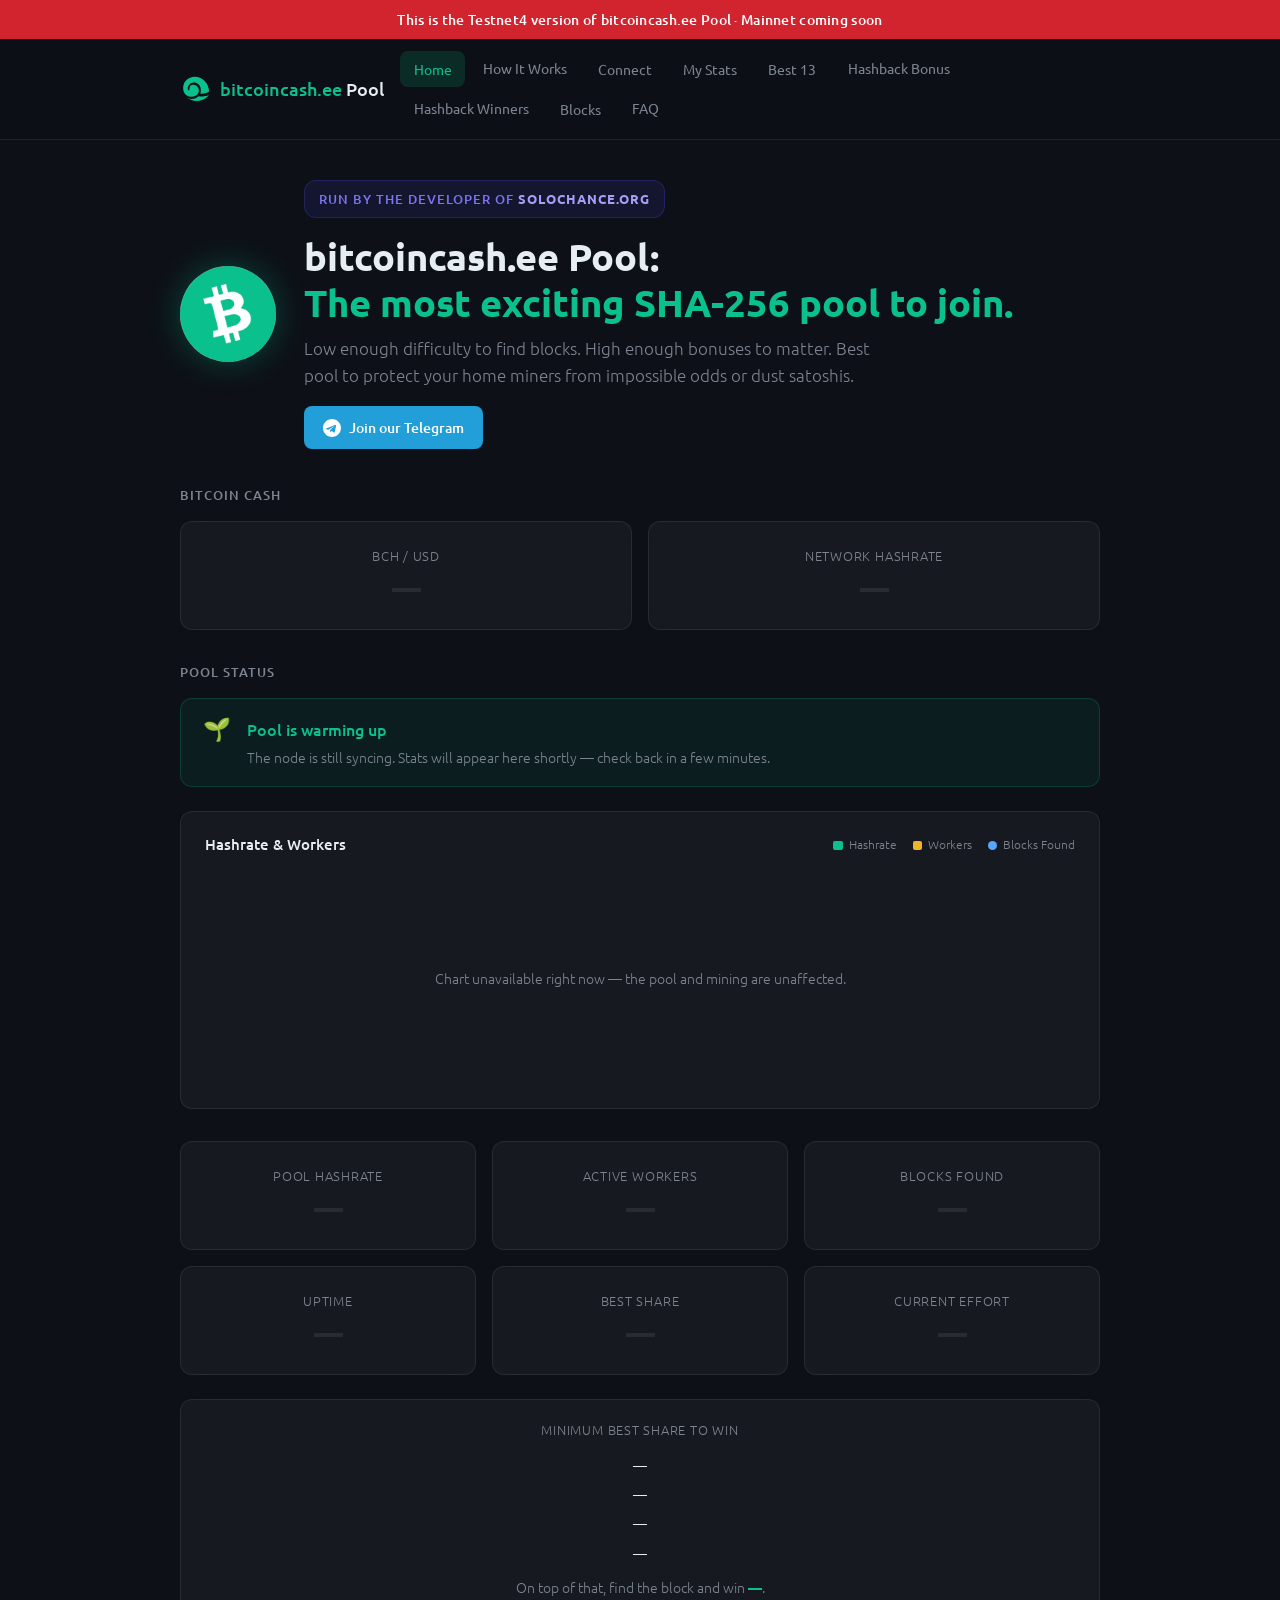
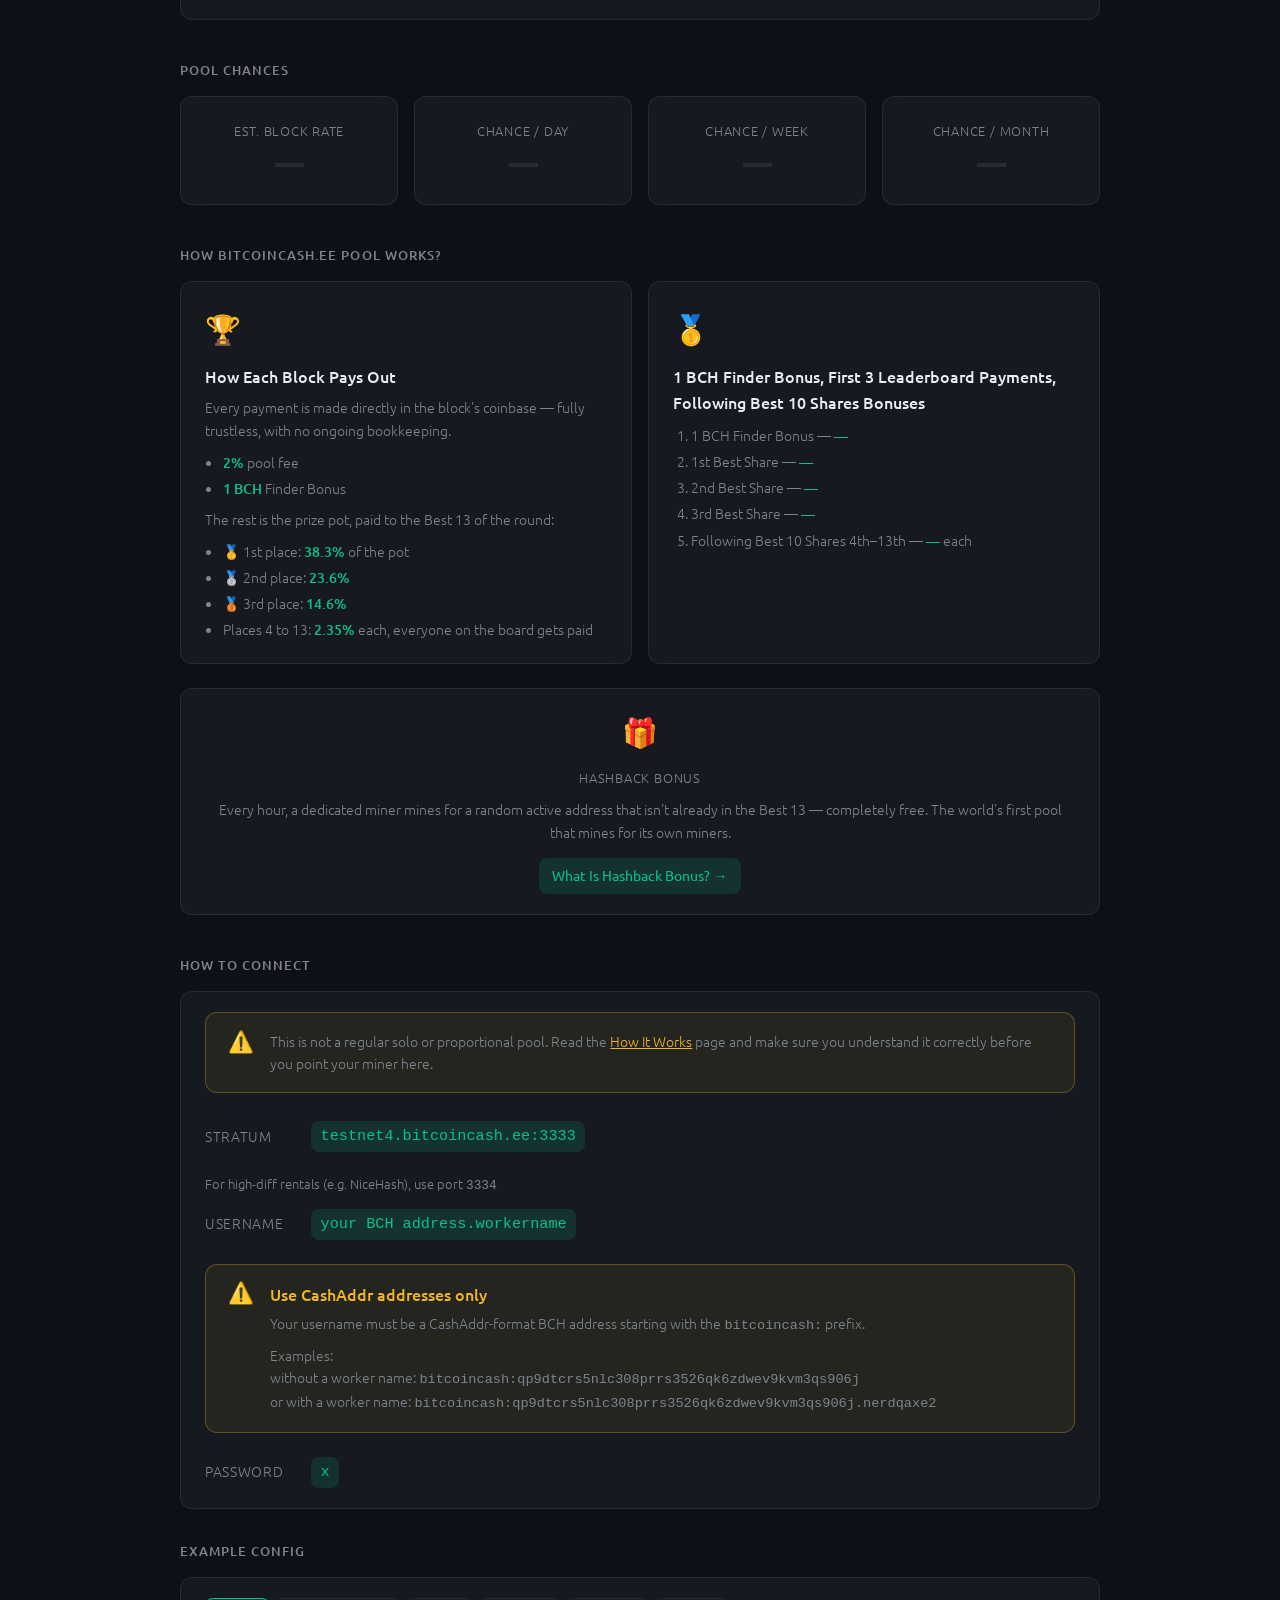
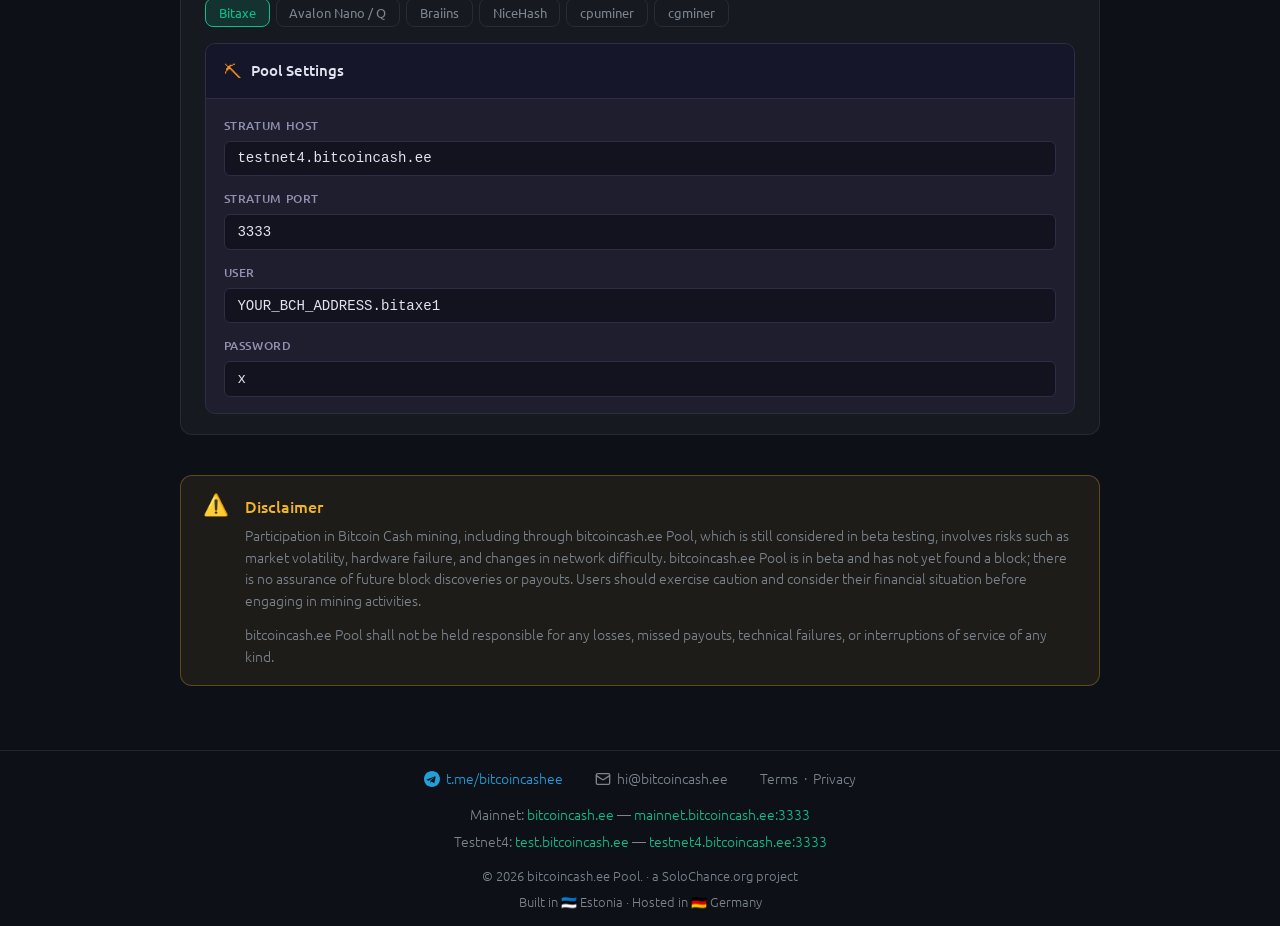
==== index.html @ 2f9b67de "Highlight the current Hashback Bonus winner on the Best 13 table Fetches the mainnet Hashback histor" ====
<!DOCTYPE html>
<html lang="en">
<head>
  <meta charset="UTF-8" />
  <meta name="viewport" content="width=device-width, initial-scale=1.0" />
  <title>bitcoincash.ee Pool — Bitcoin Cash Mining Pool</title>
  <meta name="description" content="The most exciting SHA-256 pool to join. Mine Bitcoin Cash with a 1 BCH block finder bonus and a Best 13 payout. 2% pool fee. testnet4.bitcoincash.ee:3333" />
  <meta property="og:title" content="bitcoincash.ee Pool — Bitcoin Cash Mining Pool" />
  <meta property="og:description" content="The most exciting SHA-256 pool to join. Mine Bitcoin Cash with a 1 BCH block finder bonus and a Best 13 payout. 2% pool fee. testnet4.bitcoincash.ee:3333" />
  <meta property="og:url" content="https://test.bitcoincash.ee" />
  <meta property="og:type" content="website" />
  <meta property="og:site_name" content="bitcoincash.ee Pool" />
  <meta name="twitter:card" content="summary_large_image" />
  <meta name="twitter:title" content="bitcoincash.ee Pool — Bitcoin Cash Mining Pool" />
  <meta name="twitter:description" content="The most exciting SHA-256 pool to join. Mine Bitcoin Cash with a 1 BCH block finder bonus and a Best 13 payout." />
  <link rel="canonical" href="https://test.bitcoincash.ee/" />
  <link rel="icon" type="image/x-icon" href="favicon.ico" />
  <link rel="icon" type="image/svg+xml" href="logo.svg" />
  <link rel="apple-touch-icon" href="apple-touch-icon.png" />
  <link rel="preconnect" href="https://fonts.googleapis.com" />
  <link rel="preconnect" href="https://fonts.gstatic.com" crossorigin />
  <link href="https://fonts.googleapis.com/css2?family=Ubuntu:wght@300;400;500;700&family=Ubuntu+Mono&display=swap" rel="stylesheet" />
  <link rel="stylesheet" href="style.css" />
  <script async src="https://pagead2.googlesyndication.com/pagead/js/adsbygoogle.js?client=ca-pub-6507588368884912"
     crossorigin="anonymous"></script>
</head>
<body>
<div class="site-topbar">
  <div class="testnet-banner" role="alert">This is the Testnet4 version of bitcoincash.ee Pool &middot; Mainnet coming soon</div>

  <header class="header">
    <div class="container header-inner">
      <a href="/" class="logo">
        <img src="logo.svg" alt="bitcoincash.ee Pool" class="logo-icon" />
        <span class="logo-text"><span class="accent">bitcoincash.ee</span> Pool</span>
      </a>
      <nav class="nav">
        <button class="nav-btn active" data-section="home">Home</button>
        <a href="/how-it-works.html" class="nav-btn">How It Works</a>
        <button class="nav-btn" data-section="connect">Connect</button>
        <button class="nav-btn" data-section="mystats">My Stats</button>
        <button class="nav-btn" data-section="bestshares">Best 13</button>
        <a href="/hashback-bonus.html" class="nav-btn">Hashback Bonus</a>
        <a href="/hashback-winners.html" class="nav-btn">Hashback Winners</a>
        <button class="nav-btn" data-section="blocks">Blocks</button>
        <a href="/faq.html" class="nav-btn">FAQ</a>
      </nav>
    </div>
  </header>
  </div>

  <main class="container">

    <!-- HOME SECTION -->
    <section id="home" class="section active">

      <div class="hero">
        <div class="hero-inner">
          <img src="bch-logo.png" alt="Bitcoin Cash" class="hero-bch-logo" />
          <div>
            <div class="byline">
              <span class="byline-part">Run by the developer of <a href="https://solochance.org" target="_blank" rel="noopener" class="byline-link">SoloChance.org</a></span>
            </div>
            <h1><span class="brand-fold"><span class="brand-slot brand-short">bitcoincash.ee Pool:</span><span class="brand-slot brand-long">Bitcoin Cash Everyone Earns Pool!</span></span><br/><span class="accent">The most exciting SHA-256 pool to join.</span></h1>
            <p class="hero-sub">Low enough difficulty to find blocks. High enough bonuses to matter. Best pool to protect your home miners from impossible odds or dust satoshis.</p>
            <a href="https://t.me/bitcoincashee" target="_blank" rel="noopener" class="tg-btn">
              <svg viewBox="0 0 24 24" fill="currentColor" width="18" height="18"><path d="M12 0C5.373 0 0 5.373 0 12s5.373 12 12 12 12-5.373 12-12S18.627 0 12 0zm5.562 8.248-1.97 9.289c-.145.658-.537.818-1.084.508l-3-2.21-1.447 1.394c-.16.16-.295.295-.605.295l.213-3.053 5.56-5.023c.242-.213-.054-.333-.373-.12L7.17 14.498l-2.95-.924c-.64-.204-.657-.64.136-.948l11.57-4.461c.537-.194 1.006.131.836.083z"/></svg>
              Join our Telegram
            </a>
          </div>
        </div>
      </div>

      <!-- Pool Stats -->
      <div class="section-title">Bitcoin Cash</div>
      <div class="card-grid" id="bch-grid" style="margin-bottom:2rem">
        <div class="card stat-card" id="stat-price">
          <div class="stat-label">BCH / USD</div>
          <div class="stat-value skeleton">—</div>
        </div>
        <div class="card stat-card" id="stat-nethash">
          <div class="stat-label">Network Hashrate</div>
          <div class="stat-value skeleton">—</div>
        </div>
      </div>

      <div class="section-title">Pool Status</div>
      <div id="pool-status-banner" class="warming-banner hidden">
        <span class="warming-icon">🌱</span>
        <div>
          <strong>Pool is warming up</strong>
          <p>The node is still syncing. Stats will appear here shortly — check back in a few minutes.</p>
        </div>
      </div>

      <div class="card chart-card">
        <div class="chart-header">
          <div class="chart-title">Hashrate &amp; Workers <span id="chart-window" class="chart-window"></span></div>
          <div class="chart-legend">
            <span class="legend-item"><span class="legend-swatch legend-hashrate"></span>Hashrate</span>
            <span class="legend-item"><span class="legend-swatch legend-workers"></span>Workers</span>
            <span class="legend-item"><span class="legend-swatch legend-blocks"></span>Blocks Found</span>
          </div>
        </div>
        <div id="pool-chart-wrap" class="chart-wrap">
          <div id="pool-chart-message" class="chart-message">Loading chart…</div>
          <svg id="pool-chart-svg" class="chart-svg hidden" viewBox="0 0 600 220" preserveAspectRatio="none"></svg>
          <div id="pool-chart-tooltip" class="chart-tooltip hidden"></div>
        </div>
      </div>

      <div class="card-grid" id="stats-grid">
        <div class="card stat-card" id="stat-hashrate">
          <div class="stat-label">Pool Hashrate</div>
          <div class="stat-value skeleton">—</div>
        </div>
        <div class="card stat-card" id="stat-workers">
          <div class="stat-label">Active Workers</div>
          <div class="stat-value skeleton">—</div>
        </div>
        <div class="card stat-card" id="stat-blocks">
          <div class="stat-label">Blocks Found</div>
          <div class="stat-value skeleton">—</div>
        </div>
        <div class="card stat-card" id="stat-uptime">
          <div class="stat-label">Uptime</div>
          <div class="stat-value skeleton">—</div>
        </div>
        <div class="card stat-card" id="stat-bestshare">
          <div class="stat-label">Best Share</div>
          <div class="stat-value skeleton">—</div>
        </div>
        <div class="card stat-card" id="stat-effort">
          <div class="stat-label">Current Effort</div>
          <div class="stat-value skeleton">—</div>
        </div>
      </div>

      <div class="card" style="margin-top:1.5rem;text-align:center">
        <div class="stat-label">Minimum Best Share to Win</div>
        <div style="margin-top:.85rem;display:flex;flex-direction:column;gap:.4rem;font-size:.9rem">
          <div id="mbs-13">—</div>
          <div id="mbs-3">—</div>
          <div id="mbs-2">—</div>
          <div id="mbs-1">—</div>
        </div>
        <p style="color:var(--muted);font-size:.85rem;margin-top:.75rem">On top of that, find the block and win <strong id="mbs-finder" style="color:var(--accent)">—</strong>.</p>
      </div>

      <div class="section-title" style="margin-top:2.5rem">Pool Chances</div>
      <div class="card-grid" id="chances-grid">
        <div class="card stat-card" id="stat-luck">
          <div class="stat-label">Est. Block Rate</div>
          <div class="stat-value skeleton">—</div>
        </div>
        <div class="card stat-card" id="stat-pool-chance-day">
          <div class="stat-label">Chance / Day</div>
          <div class="stat-value skeleton">—</div>
        </div>
        <div class="card stat-card" id="stat-pool-chance-week">
          <div class="stat-label">Chance / Week</div>
          <div class="stat-value skeleton">—</div>
        </div>
        <div class="card stat-card" id="stat-pool-chance-month">
          <div class="stat-label">Chance / Month</div>
          <div class="stat-value skeleton">—</div>
        </div>
      </div>

      <!-- Pool Info Cards -->
      <div class="section-title" style="margin-top:2.5rem">How bitcoincash.ee Pool works?</div>
      <div class="card-grid two-col">
        <div class="card info-card">
          <div class="info-icon">🏆</div>
          <div class="info-title">How Each Block Pays Out</div>
          <div class="info-desc">
            Every payment is made directly in the block's coinbase — fully trustless, with no ongoing bookkeeping.
            <ul class="payout-order">
              <li><span class="payout-amount">2%</span> pool fee</li>
              <li><span class="payout-amount">1 BCH</span> Finder Bonus</li>
            </ul>
            <p style="margin-top:.65rem">The rest is the prize pot, paid to the Best 13 of the round:</p>
            <ul class="payout-order">
              <li>🥇 1st place: <span class="payout-amount">38.3%</span> of the pot</li>
              <li>🥈 2nd place: <span class="payout-amount">23.6%</span></li>
              <li>🥉 3rd place: <span class="payout-amount">14.6%</span></li>
              <li>Places 4 to 13: <span class="payout-amount">2.35%</span> each, everyone on the board gets paid</li>
            </ul>
          </div>
        </div>
        <div class="card info-card">
          <div class="info-icon">🥇</div>
          <div class="info-title">1 BCH Finder Bonus, First 3 Leaderboard Payments, Following Best 10 Shares Bonuses</div>
          <div class="info-desc">
            <ol class="payout-order">
              <li>1 BCH Finder Bonus — <span class="payout-amount" id="c3-finder">—</span></li>
              <li>1st Best Share — <span class="payout-amount" id="c3-rank-1">—</span></li>
              <li>2nd Best Share — <span class="payout-amount" id="c3-rank-2">—</span></li>
              <li>3rd Best Share — <span class="payout-amount" id="c3-rank-3">—</span></li>
              <li>Following Best 10 Shares 4th–13th — <span class="payout-amount" id="c3-rank-4-13">—</span> each</li>
            </ol>
          </div>
        </div>
      </div>

      <div class="card" style="margin-top:1.5rem;text-align:center">
        <div class="info-icon">🎁</div>
        <div class="stat-label">Hashback Bonus</div>
        <p style="color:var(--muted);font-size:.9rem;margin-top:.65rem">Every hour, a dedicated miner mines for a random active address that isn't already in the Best 13 &mdash; completely free. The world's first pool that mines for its own miners.</p>
        <a href="/hashback-bonus.html" class="nav-btn" style="display:inline-block;margin-top:.85rem;background:var(--accent-dim);color:var(--accent)">What Is Hashback Bonus? →</a>
      </div>

      <!-- How to Connect -->
      <div class="section-title" style="margin-top:2.5rem">How to Connect</div>
      <div class="card connect-card">
        <div class="disclaimer" style="margin-bottom:1rem">
          <span class="disclaimer-icon">⚠️</span>
          <div>
            <p>This is not a regular solo or proportional pool. Read the <a href="/how-it-works.html" style="color:var(--yellow);text-decoration:underline">How It Works</a> page and make sure you understand it correctly before you point your miner here.</p>
          </div>
        </div>

        <div class="connect-row">
          <span class="connect-label">Stratum</span>
          <code class="connect-value">testnet4.bitcoincash.ee:3333</code>
        </div>
        <p class="input-hint">For high-diff rentals (e.g. NiceHash), use port <code style="font-size:.8rem">3334</code></p>
        <div class="connect-row">
          <span class="connect-label">Username</span>
          <code class="connect-value">your BCH address.workername</code>
        </div>

        <div class="disclaimer" style="margin:.75rem 0">
          <span class="disclaimer-icon">⚠️</span>
          <div>
            <strong>Use CashAddr addresses only</strong>
            <p>Your username must be a CashAddr-format BCH address starting with the <code>bitcoincash:</code> prefix.</p>
            <p style="margin-top:.5rem">Examples:<br/>
              without a worker name: <code>bitcoincash:qp9dtcrs5nlc308prrs3526qk6zdwev9kvm3qs906j</code><br/>
              or with a worker name: <code>bitcoincash:qp9dtcrs5nlc308prrs3526qk6zdwev9kvm3qs906j.nerdqaxe2</code>
            </p>
          </div>
        </div>

        <div class="connect-row">
          <span class="connect-label">Password</span>
          <code class="connect-value">x</code>
        </div>
      </div>

      <div class="section-title" style="margin-top:2rem">Example Config</div>
      <div class="card">
        <div class="config-tabs">
          <button class="tab-btn active" data-tab="home-bitaxe">Bitaxe</button>
          <button class="tab-btn" data-tab="home-avalon">Avalon Nano / Q</button>
          <button class="tab-btn" data-tab="home-braiins">Braiins</button>
          <button class="tab-btn" data-tab="home-nicehash">NiceHash</button>
          <button class="tab-btn" data-tab="home-cpuminer">cpuminer</button>
          <button class="tab-btn" data-tab="home-cgminer">cgminer</button>
        </div>
        <pre id="tab-home-cpuminer" class="config-block"><code>cpuminer-opt \
  -a sha256d \
  -o stratum+tcp://testnet4.bitcoincash.ee:3333 \
  -u YOUR_BCH_ADDRESS.worker1 \
  -p x</code></pre>
        <pre id="tab-home-cgminer" class="config-block"><code>cgminer \
  --url stratum+tcp://testnet4.bitcoincash.ee:3333 \
  --user YOUR_BCH_ADDRESS.worker1 \
  --pass x</code></pre>
        <div id="tab-home-bitaxe" class="config-block bitaxe-ui active">
          <div class="bitaxe-header">
            <span class="bitaxe-logo">⛏</span>
            <span>Pool Settings</span>
          </div>
          <div class="bitaxe-form">
            <div class="bitaxe-field">
              <label>Stratum Host</label>
              <input type="text" value="testnet4.bitcoincash.ee" readonly />
            </div>
            <div class="bitaxe-field">
              <label>Stratum Port</label>
              <input type="text" value="3333" readonly />
            </div>
            <div class="bitaxe-field">
              <label>User</label>
              <input type="text" value="YOUR_BCH_ADDRESS.bitaxe1" readonly />
            </div>
            <div class="bitaxe-field">
              <label>Password</label>
              <input type="text" value="x" readonly />
            </div>
          </div>
        </div>
        <div id="tab-home-avalon" class="config-block avalon-ui">
          <div class="avalon-header">
            <span class="avalon-logo">⛏</span>
            <span>Pool Configuration</span>
          </div>
          <div class="avalon-form">
            <div class="avalon-field">
              <label>Pool 1 URL</label>
              <input type="text" value="stratum+tcp://testnet4.bitcoincash.ee:3333" readonly />
            </div>
            <div class="avalon-field">
              <label>Pool 1 Worker</label>
              <input type="text" value="YOUR_BCH_ADDRESS.avalon1" readonly />
            </div>
            <div class="avalon-field">
              <label>Pool 1 Password</label>
              <input type="text" value="x" readonly />
            </div>
          </div>
        </div>
        <div id="tab-home-braiins" class="config-block braiins-ui">
          <div class="braiins-header">
            <span class="braiins-logo">⛏</span>
            <span>Favourite Pools</span>
          </div>
          <div class="braiins-form">
            <div class="braiins-field">
              <label>Pool URL</label>
              <input type="text" value="YOUR_BCH_ADDRESS.braiins@stratum+tcp://testnet4.bitcoincash.ee:3334" readonly />
            </div>
          </div>
        </div>
        <div id="tab-home-nicehash" class="config-block nicehash-ui">
          <div class="nicehash-header">
            <span class="nicehash-logo">⛏</span>
            <span>Add new pool</span>
          </div>
          <div class="nicehash-form">
            <div class="nicehash-field">
              <label>Custom pool name</label>
              <input type="text" value="testnet4.bitcoincash.ee" readonly />
            </div>
            <div class="nicehash-field">
              <label>Algorithm</label>
              <select disabled><option>SHA256AsicBoost</option></select>
            </div>
            <p class="nicehash-note">minimum pool difficulty: >= 500000</p>
            <div class="nicehash-row">
              <div class="nicehash-field">
                <label>Stratum hostname or IP</label>
                <input type="text" value="testnet4.bitcoincash.ee" readonly />
              </div>
              <div class="nicehash-field">
                <label>Port</label>
                <input type="text" value="3334" readonly />
              </div>
            </div>
            <div class="nicehash-field">
              <label>Username</label>
              <input type="text" value="YOUR_BCH_ADDRESS.nicehash" readonly />
            </div>
            <div class="nicehash-field">
              <label>Password</label>
              <input type="text" value="x" readonly />
            </div>
          </div>
        </div>
      </div>

      <div class="disclaimer-placeholder" style="margin-top:2.5rem"></div>

    </section>

    <!-- CONNECT SECTION -->
    <section id="connect" class="section">
      <div class="hero">
        <h1>How to <span class="accent">Connect</span></h1>
        <p class="hero-sub">Point your miner at <code style="color:var(--accent)">testnet4.bitcoincash.ee:3333</code> using your BCH address as the username.</p>
      </div>

      <div class="section-title">Connection Details</div>
      <div class="card connect-card">
        <div class="disclaimer" style="margin-bottom:1rem">
          <span class="disclaimer-icon">⚠️</span>
          <div>
            <p>This is not a regular solo or proportional pool. Read the <a href="/how-it-works.html" style="color:var(--yellow);text-decoration:underline">How It Works</a> page and make sure you understand it correctly before you point your miner here.</p>
          </div>
        </div>

        <div class="connect-row">
          <span class="connect-label">Stratum</span>
          <code class="connect-value">testnet4.bitcoincash.ee:3333</code>
        </div>
        <p class="input-hint">For high-diff rentals (e.g. NiceHash), use port <code style="font-size:.8rem">3334</code></p>
        <div class="connect-row">
          <span class="connect-label">Username</span>
          <code class="connect-value">your BCH address.workername</code>
        </div>

        <div class="disclaimer" style="margin:.75rem 0">
          <span class="disclaimer-icon">⚠️</span>
          <div>
            <strong>Use CashAddr addresses only</strong>
            <p>Your username must be a CashAddr-format BCH address starting with the <code>bitcoincash:</code> prefix.</p>
            <p style="margin-top:.5rem">Examples:<br/>
              without a worker name: <code>bitcoincash:qp9dtcrs5nlc308prrs3526qk6zdwev9kvm3qs906j</code><br/>
              or with a worker name: <code>bitcoincash:qp9dtcrs5nlc308prrs3526qk6zdwev9kvm3qs906j.nerdqaxe2</code>
            </p>
          </div>
        </div>

        <div class="connect-row">
          <span class="connect-label">Password</span>
          <code class="connect-value">x</code>
        </div>
      </div>

      <div class="section-title" style="margin-top:2rem">Example Config</div>
      <div class="card">
        <div class="config-tabs">
          <button class="tab-btn active" data-tab="bitaxe">Bitaxe</button>
          <button class="tab-btn" data-tab="avalon">Avalon Nano / Q</button>
          <button class="tab-btn" data-tab="braiins">Braiins</button>
          <button class="tab-btn" data-tab="nicehash">NiceHash</button>
          <button class="tab-btn" data-tab="cpuminer">cpuminer</button>
          <button class="tab-btn" data-tab="cgminer">cgminer</button>
        </div>
        <pre id="tab-cpuminer" class="config-block"><code>cpuminer-opt \
  -a sha256d \
  -o stratum+tcp://testnet4.bitcoincash.ee:3333 \
  -u YOUR_BCH_ADDRESS.worker1 \
  -p x</code></pre>
        <pre id="tab-cgminer" class="config-block"><code>cgminer \
  --url stratum+tcp://testnet4.bitcoincash.ee:3333 \
  --user YOUR_BCH_ADDRESS.worker1 \
  --pass x</code></pre>
        <div id="tab-bitaxe" class="config-block bitaxe-ui active">
          <div class="bitaxe-header">
            <span class="bitaxe-logo">⛏</span>
            <span>Pool Settings</span>
          </div>
          <div class="bitaxe-form">
            <div class="bitaxe-field">
              <label>Stratum Host</label>
              <input type="text" value="testnet4.bitcoincash.ee" readonly />
            </div>
            <div class="bitaxe-field">
              <label>Stratum Port</label>
              <input type="text" value="3333" readonly />
            </div>
            <div class="bitaxe-field">
              <label>User</label>
              <input type="text" value="YOUR_BCH_ADDRESS.bitaxe1" readonly />
            </div>
            <div class="bitaxe-field">
              <label>Password</label>
              <input type="text" value="x" readonly />
            </div>
          </div>
        </div>
        <div id="tab-avalon" class="config-block avalon-ui">
          <div class="avalon-header">
            <span class="avalon-logo">⛏</span>
            <span>Pool Configuration</span>
          </div>
          <div class="avalon-form">
            <div class="avalon-field">
              <label>Pool 1 URL</label>
              <input type="text" value="stratum+tcp://testnet4.bitcoincash.ee:3333" readonly />
            </div>
            <div class="avalon-field">
              <label>Pool 1 Worker</label>
              <input type="text" value="YOUR_BCH_ADDRESS.avalon1" readonly />
            </div>
            <div class="avalon-field">
              <label>Pool 1 Password</label>
              <input type="text" value="x" readonly />
            </div>
          </div>
        </div>
        <div id="tab-braiins" class="config-block braiins-ui">
          <div class="braiins-header">
            <span class="braiins-logo">⛏</span>
            <span>Favourite Pools</span>
          </div>
          <div class="braiins-form">
            <div class="braiins-field">
              <label>Pool URL</label>
              <input type="text" value="YOUR_BCH_ADDRESS.braiins@stratum+tcp://testnet4.bitcoincash.ee:3334" readonly />
            </div>
          </div>
        </div>
        <div id="tab-nicehash" class="config-block nicehash-ui">
          <div class="nicehash-header">
            <span class="nicehash-logo">⛏</span>
            <span>Add new pool</span>
          </div>
          <div class="nicehash-form">
            <div class="nicehash-field">
              <label>Custom pool name</label>
              <input type="text" value="testnet4.bitcoincash.ee" readonly />
            </div>
            <div class="nicehash-field">
              <label>Algorithm</label>
              <select disabled><option>SHA256AsicBoost</option></select>
            </div>
            <p class="nicehash-note">minimum pool difficulty: >= 500000</p>
            <div class="nicehash-row">
              <div class="nicehash-field">
                <label>Stratum hostname or IP</label>
                <input type="text" value="testnet4.bitcoincash.ee" readonly />
              </div>
              <div class="nicehash-field">
                <label>Port</label>
                <input type="text" value="3334" readonly />
              </div>
            </div>
            <div class="nicehash-field">
              <label>Username</label>
              <input type="text" value="YOUR_BCH_ADDRESS.nicehash" readonly />
            </div>
            <div class="nicehash-field">
              <label>Password</label>
              <input type="text" value="x" readonly />
            </div>
          </div>
        </div>
      </div>

      <div class="disclaimer-placeholder" style="margin-top:2.5rem"></div>

    </section>

    <!-- MY STATS SECTION -->
    <section id="mystats" class="section">
      <div class="hero">
        <h1>My <span class="accent">Stats</span></h1>
        <p class="hero-sub">Enter your BCH address to see your hashrate, shares, and estimated earnings.</p>
      </div>

      <div class="card lookup-card">
        <div class="lookup-row">
          <input
            type="text"
            id="address-input"
            class="address-input"
            placeholder="bitcoincash:qp3wjpa3tjlj042z2wv7hahsldgwhwy0rq9sywjpyy"
            autocomplete="on"
            name="bch-address"
            spellcheck="false"
          />
          <button class="btn-primary" id="lookup-btn">Look Up</button>
        </div>
        <p class="input-hint">Your BCH address is also your pool username.</p>
      </div>

      <div id="user-status-banner" class="warming-banner hidden">
        <span class="warming-icon">🌱</span>
        <div>
          <strong>No data yet</strong>
          <p id="user-status-msg">This address hasn't been seen by the pool yet, or the node is still warming up.</p>
        </div>
      </div>

      <div id="user-stats-grid" class="card-grid hidden">
        <div class="card stat-card">
          <div class="stat-label">Hashrate</div>
          <div class="stat-value" id="user-hashrate">—</div>
        </div>
        <div class="card stat-card">
          <div class="stat-label">Active Workers</div>
          <div class="stat-value" id="user-workers">—</div>
        </div>
        <div class="card stat-card">
          <div class="stat-label">Last Share</div>
          <div class="stat-value" id="user-lastseen">—</div>
        </div>
      </div>

      <div id="user-chance-grid" class="card-grid hidden" style="margin-top:1rem">
        <div class="card stat-card">
          <div class="stat-label">Your block chance / day</div>
          <div class="stat-value skeleton" id="user-chance-day" style="font-size:1.2rem">—</div>
        </div>
        <div class="card stat-card">
          <div class="stat-label">Your block chance / week</div>
          <div class="stat-value skeleton" id="user-chance-week" style="font-size:1.2rem">—</div>
        </div>
        <div class="card stat-card">
          <div class="stat-label">Your block chance / month</div>
          <div class="stat-value skeleton" id="user-chance-month" style="font-size:1.2rem">—</div>
        </div>
      </div>

      <p id="user-payout-note" class="hidden" style="color:var(--muted);font-size:.8rem;margin-top:1rem">These are estimates based on current round data and your rank on the Best 13 board. Actual payouts may differ.</p>
      <p id="user-payout-unranked" class="hidden" style="color:var(--muted);font-size:.8rem;margin-top:1rem">Your current best share isn't in this round's paid Best 13 yet — keep mining to climb the <button class="faq-link-btn" data-section="bestshares">Best 13 board</button>.</p>
      <div id="user-payout-grid" class="card-grid hidden" style="margin-top:.5rem">
        <div class="card stat-card">
          <div class="stat-label">If you find the block</div>
          <div class="stat-value" id="user-payout-finder" style="font-size:1.3rem">—</div>
          <div class="stat-change" id="user-payout-finder-usd" style="color:var(--muted);font-size:.75rem">1 BCH bonus + your share</div>
        </div>
        <div class="card stat-card">
          <div class="stat-label">If someone else finds it</div>
          <div class="stat-value" id="user-payout-share" style="font-size:1.3rem">—</div>
          <div class="stat-change" id="user-payout-share-usd" style="color:var(--muted);font-size:.75rem">your Best 13 rank payout</div>
        </div>
      </div>

      <div id="user-workers-card" class="card hidden" style="margin-top:1.5rem">
        <div class="section-title" style="margin-top:0">Workers</div>
        <div style="overflow-x:auto">
          <table id="user-workers-table" class="workers-table"></table>
        </div>
      </div>

      <div id="user-details-card" class="card hidden" style="margin-top:1.5rem">
        <div class="section-title" style="margin-top:0">Raw Response</div>
        <pre id="user-curl" class="config-block active" style="color:var(--muted);font-size:.8rem;margin-bottom:.75rem"></pre>
        <pre id="user-raw" class="config-block active" style="max-height:300px;overflow:auto"></pre>
      </div>

      <div class="disclaimer-placeholder" style="margin-top:1.5rem"></div>

    </section>

    <!-- BLOCKS SECTION -->
    <section id="blocks" class="section">
      <div class="hero">
        <h1>Found <span class="accent">Blocks</span></h1>
        <p class="hero-sub">Blocks solved by the pool. The finder receives a 1 BCH bonus on top of the normal reward.</p>
        <p class="hero-sub"><strong id="blocks-total-count" class="accent">—</strong> blocks found</p>
      </div>

      <div id="blocks-status-banner" class="warming-banner hidden">
        <span class="warming-icon">🌱</span>
        <div>
          <strong>Pool is warming up</strong>
          <p>No block data available yet. Check back once the node finishes syncing.</p>
        </div>
      </div>

      <div id="blocks-loading" class="card text-center">Loading blocks...</div>

      <div id="blocks-list"></div>

      <div id="blocks-pagination" class="blocks-pagination hidden">
        <button id="blocks-prev-btn" class="page-btn">‹ Prev</button>
        <span id="blocks-page-info" class="page-info">Page 1 of 1</span>
        <button id="blocks-next-btn" class="page-btn">Next ›</button>
      </div>

      <div id="blocks-empty" class="card text-center hidden">
        <div style="font-size:2.5rem;margin-bottom:.75rem">🧱</div>
        <div class="stat-label">No blocks found yet</div>
        <p style="color:var(--muted);margin-top:.5rem">The pool hasn't solved a block yet. Keep mining!</p>
      </div>
    </section>

    <!-- BEST SHARES SECTION -->
    <section id="bestshares" class="section">
      <div class="hero">
        <h1>Current <span class="accent">Best 13</span></h1>
        <p class="hero-sub">Live preview of this round's coinbase split, straight from the pool node. <strong>Best Share</strong> and <strong>% of Net Diff</strong> show how close each miner has come to solving a block — a share reaching 100% solves it. Only the Best 13 get paid.</p>
      </div>
      <div id="bestshares-loading" class="card text-center">Loading...</div>
      <div id="bestshares-content" class="hidden">

        <div class="section-title" style="margin-top:0">Total in Coinbase</div>
        <div class="card" style="margin-bottom:1.5rem">
          <div style="overflow-x:auto">
            <table id="bs-total-table" class="workers-table"></table>
          </div>
        </div>

        <div class="section-title">Payout Breakdown</div>
        <div class="card" id="bs-payouts-card">
          <div style="overflow-x:auto">
            <table id="bs-payouts-table" class="workers-table"></table>
          </div>
          <p style="color:var(--muted);font-size:.8rem;margin-top:.85rem">🎁 Current Hashback Winner &middot; <a href="/hashback-winners.html" style="color:var(--accent)">Check Hashback Winners</a></p>
        </div>

      </div>
    </section>

    <!-- FAQ SECTION -->
    <section id="faq" class="section">
      <div class="hero">
        <h1>Frequently Asked <span class="accent">Questions</span></h1>
        <p class="hero-sub">Everything you need to know about bitcoincash.ee Pool.</p>
      </div>

      <div class="faq-list">

        <details class="faq-item">
          <summary>What is bitcoincash.ee Pool?</summary>
          <p>bitcoincash.ee Pool is a Bitcoin Cash (BCH) mining pool that combines a 1 BCH block finder bonus with a Best 13 payout for the round's leading miners. It is run by the developer of <a href="https://solochance.org" target="_blank" rel="noopener">SoloChance.org</a> and is currently in beta.</p>
        </details>

        <details class="faq-item">
          <summary>What makes this pool different from a regular BCH pool?</summary>
          <p>Most mining pools fall into one of two camps: <strong>solo pools</strong>, where you chase the full block reward alone with no guarantees, or <strong>proportional pools</strong>, where rewards are shared steadily but there is nothing to get excited about.</p>
          <p>bitcoincash.ee Pool takes a different approach: each round, the <strong>13 highest-difficulty shares</strong> get paid — 1st place takes the largest cut, down through 13th. And on top of that, whoever finds the block walks away with an extra <strong>1 BCH bonus</strong> paid directly to them. Push a high enough share and you're on the board; find the block and you take home even more.</p>
        </details>

        <details class="faq-item">
          <summary>Why Bitcoin Cash and not Bitcoin?</summary>
          <p>From the beginning of <a href="https://solochance.org" target="_blank" rel="noopener">SoloChance.org</a>, the goal has always been to serve what is underserved — to find the gap the community hasn't filled yet. When SoloChance.org was being built, <a href="https://solochance.com" target="_blank" rel="noopener">SoloChance.com</a> had already been serving Bitcoin solo mining calculations for years. So the gap was Bitcoin Cash, and that's where SoloChance.org went.</p>
        </details>

        <details class="faq-item">
          <summary>Is this a financial service?</summary>
          <p>No — bitcoincash.ee Pool is mining pool software and a coinbase distribution service, not a financial service in any way. It does not accept deposits, hold balances, or manage funds on anyone's behalf. Both the finder bonus and each round's Best 13 payouts are placed directly as outputs in the block's own coinbase transaction by the pool software the moment a block is found — the pool itself is never a party to that transfer.</p>
        </details>

        <details class="faq-item">
          <summary>Does the pool custody any coins?</summary>
          <p>No, it does not custody any coins in any way. Payment is enforced by Bitcoin Cash's own consensus rules through the coinbase transaction, not by the pool operator — the pool software never holds, controls, or has the ability to move, withhold, or redirect any coins at any point.</p>
        </details>

        <details class="faq-item">
          <summary>Has the pool found any blocks?</summary>
          <p>Yes — the first block was found on August 9, 2026 at 23:18:42, as block #963375. See it and every block found since on the <button class="faq-link-btn" data-section="blocks">Blocks page</button>.</p>
        </details>

        <details class="faq-item">
          <summary>How do payouts work?</summary>
          <p>Every time a block is found, three things happen:</p>
          <ol class="faq-ol">
            <li><strong>2%</strong> of the full block reward (Block Reward + Tx Fees) goes to the pool fee.</li>
            <li><strong>1 BCH</strong> is then paid to the miner who found the block, directly in the block's coinbase.</li>
            <li>Whatever remains is split among the round's <strong>Best 13</strong> — the 13 highest-difficulty shares submitted since the last block: 1st gets 38.3%, 2nd 23.6%, 3rd 14.6%, and 4th–13th get 2.35% each.</li>
          </ol>
          <p>The block finder receives the 1 BCH bonus, plus — since a winning share is also the round's best share — their own 1st-place cut of the Best 13 payout, all in that same coinbase transaction. It's fully trustless — no pool-side ledger to trust, and no ongoing bookkeeping.</p>
        </details>

        <details class="faq-item">
          <summary>What is the Best 13 payout?</summary>
          <p>Instead of paying every miner a small proportional amount, each round the pool ranks every share submitted since the last block by difficulty and pays out the 13 highest — 1st place gets 38.3% of the pot, 2nd 23.6%, 3rd 14.6%, and 4th through 13th get 2.35% each. One block found starts a new round; the next block found closes it and triggers the payout. Track the live standings on the <button class="faq-link-btn" data-section="bestshares">Best 13 page</button>.</p>
        </details>

        <details class="faq-item">
          <summary>What is the pool fee?</summary>
          <p>The pool fee is a flat <strong>2%</strong> of the full block reward (Block Reward + Tx Fees), taken before the 1 BCH finder bonus and the Best 13 payout are calculated.</p>
        </details>

        <details class="faq-item">
          <summary>When will I receive my payout?</summary>
          <p>There's no separate "sending" step — both the 1 BCH finder bonus and your Best 13 payout are placed directly as outputs in that block's own coinbase transaction the moment it's found. Coinbase outputs are spendable after 100 confirmations (~16.5 hours), per standard Bitcoin rules, and there's no ongoing bookkeeping to wait on.</p>
        </details>

        <details class="faq-item">
          <summary>How do I connect my miner?</summary>
          <p>Point your miner at <code>testnet4.bitcoincash.ee:3333</code>. Use your BCH address as the username, optionally followed by a worker name: <code>YOUR_BCH_ADDRESS.workername</code>. Password is <code>x</code>. See the <button class="faq-link-btn" data-section="connect">Connect page</button> for full examples including Bitaxe.</p>
        </details>

        <details class="faq-item">
          <summary>What mining hardware is supported?</summary>
          <p>Any SHA-256 mining hardware works — ASICs (Antminer, Whatsminer, Bitaxe, nerdQAxe, etc.) and CPU miners (cpuminer-opt). BCH uses the same SHA-256 algorithm as Bitcoin.</p>
        </details>

        <details class="faq-item">
          <summary>How do I track my stats?</summary>
          <p>Go to the <button class="faq-link-btn" data-section="mystats">My Stats</button> page and enter your BCH address. It will show your hashrate, shares, and last activity. Stats are only available once the pool node finishes syncing.</p>
        </details>

        <details class="faq-item">
          <summary>Do you have a test environment?</summary>
          <p>Yes — a Testnet4 version of the pool is always running, using the exact same pool software as production. The only difference is it's connected to a testnet4 node instead of mainnet. You can test mining against it at <a href="https://test.bitcoincash.ee" target="_blank" rel="noopener">test.bitcoincash.ee</a>, and view found test blocks at <a href="https://test.bitcoincash.ee/#blocks" target="_blank" rel="noopener">test.bitcoincash.ee/#blocks</a>.</p>
        </details>

        <details class="faq-item">
          <summary>Where is bitcoincash.ee Pool located?</summary>
          <p>The pool server runs in Frankfurt, Germany. Invoicing and domain purchases are handled through Estonia, thanks to the <a href="https://e-resident.gov.ee" target="_blank" rel="noopener">Estonian e-Residency</a> programme, which allows individuals to access EU digital services without being a resident. The operator lives somewhere else.</p>
        </details>

        <details class="faq-item">
          <summary>Where can I get help or follow updates?</summary>
          <p>Join our Telegram group: <a href="https://t.me/bitcoincashee" target="_blank" rel="noopener">t.me/bitcoincashee</a>, or email us at <a href="mailto:hi@bitcoincash.ee">hi@bitcoincash.ee</a>.</p>
        </details>

      </div>
    </section>

  </main>

  <footer class="footer">
    <div class="container footer-inner">
      <a href="https://t.me/bitcoincashee" target="_blank" rel="noopener" class="tg-footer-link">
        <svg viewBox="0 0 24 24" fill="currentColor" width="16" height="16"><path d="M12 0C5.373 0 0 5.373 0 12s5.373 12 12 12 12-5.373 12-12S18.627 0 12 0zm5.562 8.248-1.97 9.289c-.145.658-.537.818-1.084.508l-3-2.21-1.447 1.394c-.16.16-.295.295-.605.295l.213-3.053 5.56-5.023c.242-.213-.054-.333-.373-.12L7.17 14.498l-2.95-.924c-.64-.204-.657-.64.136-.948l11.57-4.461c.537-.194 1.006.131.836.083z"/></svg>
        t.me/bitcoincashee
      </a>
      <a href="mailto:hi@bitcoincash.ee" class="email-footer-link">
        <svg viewBox="0 0 24 24" fill="none" stroke="currentColor" stroke-width="2" stroke-linecap="round" stroke-linejoin="round" width="16" height="16"><rect x="2" y="4" width="20" height="16" rx="2"/><path d="m22 7-8.97 5.7a1.94 1.94 0 0 1-2.06 0L2 7"/></svg>
        hi@bitcoincash.ee
      </a>
      <span class="muted">
        <a href="/terms.html" style="color:var(--muted);text-decoration:none;transition:color .2s" onmouseover="this.style.color='var(--accent)'" onmouseout="this.style.color='var(--muted)'">Terms</a>
        &nbsp;·&nbsp;
        <a href="/privacy.html" style="color:var(--muted);text-decoration:none;transition:color .2s" onmouseover="this.style.color='var(--accent)'" onmouseout="this.style.color='var(--muted)'">Privacy</a>
      </span>
    </div>
    <div class="container footer-networks">
      <div>Mainnet: <a href="https://bitcoincash.ee" target="_blank" rel="noopener" style="color:var(--accent);text-decoration:none">bitcoincash.ee</a> &mdash; <span class="accent">mainnet.bitcoincash.ee:3333</span></div>
      <div>Testnet4: <a href="/" style="color:var(--accent);text-decoration:none">test.bitcoincash.ee</a> &mdash; <span class="accent">testnet4.bitcoincash.ee:3333</span></div>
    </div>
    <div class="container footer-bottom">
      <div>&copy; 2026 bitcoincash.ee Pool. &middot; a <a href="https://solochance.org" target="_blank" rel="noopener" class="footer-solochance-link">SoloChance.org</a> project</div>
      <div>Built in 🇪🇪 Estonia &middot; Hosted in 🇩🇪 Germany</div>
    </div>
  </footer>

  <script type="application/ld+json">
  {
    "@context": "https://schema.org",
    "@graph": [
      {
        "@type": "WebSite",
        "@id": "https://test.bitcoincash.ee/#website",
        "url": "https://test.bitcoincash.ee/",
        "name": "bitcoincash.ee Pool",
        "description": "The most exciting SHA-256 pool to join. Mine Bitcoin Cash with a 1 BCH block finder bonus and a Best 13 payout.",
        "inLanguage": "en"
      },
      {
        "@type": "Organization",
        "@id": "https://test.bitcoincash.ee/#organization",
        "name": "bitcoincash.ee Pool",
        "url": "https://test.bitcoincash.ee/",
        "logo": "https://test.bitcoincash.ee/apple-touch-icon.png",
        "sameAs": [
          "https://t.me/bitcoincashee",
          "https://solochance.org"
        ],
        "contactPoint": {
          "@type": "ContactPoint",
          "contactType": "customer support",
          "url": "https://t.me/bitcoincashee",
          "email": "hi@bitcoincash.ee"
        }
      },
      {
        "@type": "FAQPage",
        "@id": "https://test.bitcoincash.ee/faq.html#faqpage",
        "url": "https://test.bitcoincash.ee/faq.html",
        "name": "FAQ — bitcoincash.ee Pool",
        "mainEntity": [
          {
            "@type": "Question",
            "name": "What is bitcoincash.ee Pool?",
            "acceptedAnswer": {
              "@type": "Answer",
              "text": "bitcoincash.ee Pool is a Bitcoin Cash (BCH) mining pool that combines a 1 BCH block finder bonus with a Best 13 payout for the round's leading miners. It is run by the developer of SoloChance.org and is currently in beta."
            }
          },
          {
            "@type": "Question",
            "name": "What makes this pool different from a regular BCH pool?",
            "acceptedAnswer": {
              "@type": "Answer",
              "text": "Most mining pools fall into one of two camps: solo pools, where you chase the full block reward alone with no guarantees, or proportional pools, where rewards are shared steadily but there is nothing to get excited about. bitcoincash.ee Pool takes a different approach: each round, the 13 highest-difficulty shares get paid \u2014 1st place takes the largest cut, down through 13th. And on top of that, whoever finds the block walks away with an extra 1 BCH bonus paid directly to them. Push a high enough share and you're on the board; find the block and you take home even more."
            }
          },
          {
            "@type": "Question",
            "name": "Why Bitcoin Cash and not Bitcoin?",
            "acceptedAnswer": {
              "@type": "Answer",
              "text": "From the beginning of SoloChance.org, the goal has always been to serve what is underserved \u2014 to find the gap the community hasn't filled yet. When SoloChance.org was being built, SoloChance.com had already been serving Bitcoin solo mining calculations for years. So the gap was Bitcoin Cash, and that's where SoloChance.org went."
            }
          },
          {
            "@type": "Question",
            "name": "Is this a financial service?",
            "acceptedAnswer": {
              "@type": "Answer",
              "text": "No \u2014 bitcoincash.ee Pool is mining pool software and a coinbase distribution service, not a financial service in any way. It does not accept deposits, hold balances, or manage funds on anyone's behalf. Both the finder bonus and each round's Best 13 payouts are placed directly as outputs in the block's own coinbase transaction by the pool software the moment a block is found \u2014 the pool itself is never a party to that transfer."
            }
          },
          {
            "@type": "Question",
            "name": "Does the pool custody any coins?",
            "acceptedAnswer": {
              "@type": "Answer",
              "text": "No, it does not custody any coins in any way. Payment is enforced by Bitcoin Cash's own consensus rules through the coinbase transaction, not by the pool operator \u2014 the pool software never holds, controls, or has the ability to move, withhold, or redirect any coins at any point."
            }
          },
          {
            "@type": "Question",
            "name": "Has the pool found any blocks?",
            "acceptedAnswer": {
              "@type": "Answer",
              "text": "Yes \u2014 the first block was found on August 9, 2026 at 23:18:42, as block #963375. See it and every block found since on the Blocks page."
            }
          },
          {
            "@type": "Question",
            "name": "How do payouts work?",
            "acceptedAnswer": {
              "@type": "Answer",
              "text": "Every time a block is found, three things happen: 2% of the full block reward (Block Reward + Tx Fees) goes to the pool fee; 1 BCH is then paid to the miner who found the block, directly in the block's coinbase; whatever remains is split among the round's Best 13 \u2014 the 13 highest-difficulty shares submitted since the last block: 1st gets 38.3%, 2nd 23.6%, 3rd 14.6%, and 4th\u201313th get 2.35% each. The block finder receives the 1 BCH bonus, plus \u2014 since a winning share is also the round's best share \u2014 their own 1st-place cut of the Best 13 payout, all in that same coinbase transaction. It's fully trustless \u2014 no pool-side ledger to trust, and no ongoing bookkeeping."
            }
          },
          {
            "@type": "Question",
            "name": "What is the Best 13 payout?",
            "acceptedAnswer": {
              "@type": "Answer",
              "text": "Instead of paying every miner a small proportional amount, each round the pool ranks every share submitted since the last block by difficulty and pays out the 13 highest \u2014 1st place gets 38.3% of the pot, 2nd 23.6%, 3rd 14.6%, and 4th through 13th get 2.35% each. One block found starts a new round; the next block found closes it and triggers the payout."
            }
          },
          {
            "@type": "Question",
            "name": "What is the pool fee?",
            "acceptedAnswer": {
              "@type": "Answer",
              "text": "The pool fee is a flat 2% of the full block reward (Block Reward + Tx Fees), taken before the 1 BCH finder bonus and the Best 13 payout are calculated."
            }
          },
          {
            "@type": "Question",
            "name": "When will I receive my payout?",
            "acceptedAnswer": {
              "@type": "Answer",
              "text": "There's no separate \"sending\" step \u2014 both the 1 BCH finder bonus and your Best 13 payout are placed directly as outputs in that block's own coinbase transaction the moment it's found. Coinbase outputs are spendable after 100 confirmations (~16.5 hours), per standard Bitcoin rules, and there's no ongoing bookkeeping to wait on."
            }
          },
          {
            "@type": "Question",
            "name": "How do I connect my miner?",
            "acceptedAnswer": {
              "@type": "Answer",
              "text": "Point your miner at testnet4.bitcoincash.ee:3333. Use your BCH address as the username, optionally followed by a worker name: YOUR_BCH_ADDRESS.workername. Password is x. See the Connect page for full examples including Bitaxe."
            }
          },
          {
            "@type": "Question",
            "name": "What mining hardware is supported?",
            "acceptedAnswer": {
              "@type": "Answer",
              "text": "Any SHA-256 mining hardware works \u2014 ASICs (Antminer, Whatsminer, Bitaxe, nerdQAxe, etc.) and CPU miners (cpuminer-opt). BCH uses the same SHA-256 algorithm as Bitcoin."
            }
          },
          {
            "@type": "Question",
            "name": "How do I track my stats?",
            "acceptedAnswer": {
              "@type": "Answer",
              "text": "Go to the My Stats page and enter your BCH address. It will show your hashrate, shares, and last activity. Stats are only available once the pool node finishes syncing."
            }
          },
          {
            "@type": "Question",
            "name": "Do you have a test environment?",
            "acceptedAnswer": {
              "@type": "Answer",
              "text": "Yes \u2014 a Testnet4 version of the pool is always running, using the exact same pool software as production. The only difference is it's connected to a testnet4 node instead of mainnet. You can test mining against it at test.bitcoincash.ee, and view found test blocks at test.bitcoincash.ee/#blocks."
            }
          },
          {
            "@type": "Question",
            "name": "Where is bitcoincash.ee Pool located?",
            "acceptedAnswer": {
              "@type": "Answer",
              "text": "The pool server runs in Frankfurt, Germany. Invoicing and domain purchases are handled through Estonia, thanks to the Estonian e-Residency programme, which allows individuals to access EU digital services without being a resident. The operator lives somewhere else."
            }
          },
          {
            "@type": "Question",
            "name": "Where can I get help or follow updates?",
            "acceptedAnswer": {
              "@type": "Answer",
              "text": "Join our Telegram group: t.me/bitcoincashee, or email us at hi@bitcoincash.ee."
            }
          }
        ]
      }
    ]
  }
  </script>
  <script src="app.js"></script>
</body>
</html>
---- style.css ----
/* ===========================
   bitcoincash.ee Pool — Styles
   =========================== */

:root {
  --bg:          #0d1117;
  --bg-card:     rgba(255, 255, 255, 0.04);
  --bg-card-hover: rgba(255, 255, 255, 0.07);
  --border:      rgba(255, 255, 255, 0.08);
  --accent:      #0AC18E;
  --accent-dim:  rgba(10, 193, 142, 0.15);
  --accent-glow: rgba(10, 193, 142, 0.25);
  --text:        #e6edf3;
  --muted:       #7d8590;
  --yellow:      #f0b429;
  --yellow-bg:   rgba(240, 180, 41, 0.15);
  --block:       #58a6ff;
  --radius:      12px;
  --radius-sm:   8px;
  --blur:        blur(12px);
}

*, *::before, *::after { box-sizing: border-box; margin: 0; padding: 0; }

html { scroll-behavior: smooth; }

body {
  background: var(--bg);
  color: var(--text);
  font-family: 'Ubuntu', sans-serif;
  font-weight: 300;
  font-size: 16px;
  line-height: 1.6;
  min-height: 100vh;
  display: flex;
  flex-direction: column;
}

/* ── Layout ── */

.container {
  max-width: 960px;
  margin: 0 auto;
  padding: 0 1.25rem;
  width: 100%;
}

main.container {
  flex: 1;
  padding-top: 2rem;
  padding-bottom: 4rem;
}

/* ── Testnet banner ── */

.testnet-banner {
  background: #d1242f;
  color: #fff;
  text-align: center;
  font-weight: 500;
  font-size: .9rem;
  padding: .5rem 1rem;
  letter-spacing: .02em;
}

.testnet-banner a {
  color: #fff;
  text-decoration: underline;
}
.testnet-banner a:hover {
  opacity: .8;
}

/* ── Header ── */

.site-topbar {
  position: sticky;
  top: 0;
  z-index: 100;
}

.header {
  background: rgba(13, 17, 23, 0.85);
  backdrop-filter: var(--blur);
  -webkit-backdrop-filter: var(--blur);
  border-bottom: 1px solid var(--border);
}

.header-inner {
  display: flex;
  align-items: center;
  justify-content: space-between;
  min-height: 60px;
  padding-top: .75rem;
  padding-bottom: .75rem;
  gap: 1rem;
}

.logo {
  display: flex;
  align-items: center;
  gap: .5rem;
  font-size: 1.1rem;
  font-weight: 500;
  white-space: nowrap;
  user-select: none;
  text-decoration: none;
  color: var(--text);
}

.logo-icon { height: 32px; width: 32px; object-fit: contain; }

.nav {
  display: flex;
  gap: .25rem;
  flex-wrap: wrap;
}

.nav-btn {
  background: transparent;
  border: none;
  color: var(--muted);
  font-family: 'Ubuntu', sans-serif;
  font-size: .9rem;
  font-weight: 400;
  padding: .4rem .85rem;
  border-radius: var(--radius-sm);
  cursor: pointer;
  text-decoration: none;
  transition: color .2s, background .2s;
}

.nav-btn:hover { color: var(--text); background: var(--bg-card); }
.nav-btn.active { color: var(--accent); background: var(--accent-dim); }

/* ── Sections ── */

.section { display: none; }
.section.active { display: block; }

/* ── Hero ── */

.hero {
  margin-bottom: 2.25rem;
  padding-top: .5rem;
}

.hero-inner {
  display: flex;
  align-items: center;
  gap: 1.75rem;
}

.hero-bch-logo {
  width: 96px;
  height: 96px;
  flex-shrink: 0;
  border-radius: 50%;
  box-shadow: 0 0 32px rgba(10, 193, 142, 0.3);
}

.hero h1 {
  font-size: clamp(1.6rem, 4vw, 2.4rem);
  font-weight: 700;
  line-height: 1.2;
  margin-bottom: .65rem;
}

.brand-fold {
  position: relative;
  display: inline-block;
  overflow: hidden;
  vertical-align: bottom;
  width: 9.7em;
  transition: width .6s cubic-bezier(.4, 0, .2, 1);
}

.brand-fold:hover { width: 16.5em; }

.brand-slot {
  display: block;
  white-space: nowrap;
  opacity: 1;
  transition: opacity .35s ease;
}

.brand-long {
  position: absolute;
  left: 0;
  top: 0;
  opacity: 0;
}

.brand-fold:hover .brand-short { opacity: 0; }
.brand-fold:hover .brand-long { opacity: 1; }

.hero-sub {
  color: var(--muted);
  font-size: 1.05rem;
  max-width: 580px;
}

.byline {
  display: inline-flex;
  flex-direction: column;
  align-items: flex-start;
  gap: .2rem;
  font-size: .8rem;
  font-weight: 500;
  text-transform: uppercase;
  letter-spacing: .08em;
  color: #7c74f0;
  background: rgba(79, 70, 229, 0.12);
  border: 1px solid rgba(79, 70, 229, 0.25);
  border-radius: 12px;
  padding: .5rem .85rem;
  margin-bottom: .9rem;
}

.byline-part { white-space: normal; }
.byline-sep  { display: none; }

.byline-link {
  color: #a5a0f5;
  text-decoration: none;
  font-weight: 600;
  transition: color .2s;
}

.byline-link:hover { color: #fff; }

@media (max-width: 480px) {
  .hero-inner { flex-direction: column; align-items: flex-start; gap: 1rem; }
  .hero-bch-logo { width: 72px; height: 72px; }
}

.accent { color: var(--accent); }

/* ── Section title ── */

.section-title {
  font-size: .8rem;
  font-weight: 500;
  text-transform: uppercase;
  letter-spacing: .08em;
  color: var(--muted);
  margin-bottom: 1rem;
  margin-top: 0;
}

.section-title-gold { color: var(--yellow); }

/* ── Cards ── */

.card {
  background: var(--bg-card);
  border: 1px solid var(--border);
  border-radius: var(--radius);
  padding: 1.25rem 1.5rem;
  backdrop-filter: var(--blur);
  -webkit-backdrop-filter: var(--blur);
  transition: transform .2s ease, box-shadow .2s ease, background .2s ease;
}

.card:hover {
  transform: translateY(-3px);
  box-shadow: 0 8px 32px var(--accent-glow);
  background: var(--bg-card-hover);
}

.card-grid {
  display: grid;
  grid-template-columns: repeat(auto-fill, minmax(160px, 1fr));
  gap: 1rem;
}

#bch-grid {
  grid-template-columns: repeat(2, minmax(0, 1fr));
}

#stats-grid {
  grid-template-columns: repeat(3, minmax(0, 1fr));
}

#chances-grid {
  grid-template-columns: repeat(4, minmax(0, 1fr));
}

#user-stats-grid,
#user-chance-grid {
  grid-template-columns: repeat(3, minmax(0, 1fr));
}

#user-payout-grid {
  grid-template-columns: repeat(2, minmax(0, 1fr));
}

.card-grid.three-col {
  grid-template-columns: repeat(auto-fill, minmax(240px, 1fr));
}

.card-grid.two-col {
  grid-template-columns: repeat(2, minmax(0, 1fr));
}

/* ── Stat Cards ── */

.stat-card {
  text-align: center;
  padding: 1.5rem 1rem;
}

.stat-label {
  font-size: .8rem;
  color: var(--muted);
  text-transform: uppercase;
  letter-spacing: .06em;
  margin-bottom: .4rem;
}

.stat-value {
  font-size: 1.8rem;
  font-weight: 700;
  color: var(--accent);
  line-height: 1.1;
}

.stat-value.skeleton { color: var(--border); }

.stat-change {
  font-size: .82rem;
  font-weight: 500;
  margin-top: .3rem;
}

/* ── Info Cards ── */

.info-card { padding: 1.5rem; }

.info-icon {
  font-size: 1.8rem;
  margin-bottom: .75rem;
}

.info-title {
  font-size: 1rem;
  font-weight: 500;
  margin-bottom: .4rem;
}

.info-desc {
  color: var(--muted);
  font-size: .9rem;
}

.info-desc a {
  color: var(--accent);
  text-decoration: none;
}
.info-desc a:hover { text-decoration: underline; }


.payout-order {
  margin-top: .65rem;
  padding-left: 1.1rem;
  display: flex;
  flex-direction: column;
  gap: .45rem;
  font-size: .85rem;
}

.payout-order li { line-height: 1.4; }

.payout-amount {
  color: var(--accent);
  font-weight: 500;
}

/* The parenthetical USD amount following a BCH figure — muted and slightly
   smaller than the number it follows, same treatment as solo100.org's
   .usd-val. */
.usd-val {
  color: var(--muted);
  font-size: .82em;
  font-weight: 400;
}

.formula {
  margin-top: .7rem;
  font-family: 'Ubuntu Mono', monospace;
  font-size: .82rem;
  color: var(--accent);
  background: var(--accent-dim);
  border: 1px solid rgba(10,193,142,.2);
  border-radius: var(--radius-sm);
  padding: .4rem .75rem;
  display: inline-block;
  line-height: 1.8;
}

.formula sup, .formula sub {
  font-size: .75em;
}

/* ── Connect Card ── */

.connect-card { display: flex; flex-direction: column; gap: .75rem; }

.connect-row {
  display: flex;
  align-items: center;
  gap: 1rem;
  flex-wrap: wrap;
}

.connect-label {
  min-width: 90px;
  font-size: .85rem;
  color: var(--muted);
  text-transform: uppercase;
  letter-spacing: .05em;
}

code.connect-value {
  font-family: 'Ubuntu Mono', 'Fira Mono', monospace;
  font-size: .95rem;
  color: var(--accent);
  background: var(--accent-dim);
  padding: .2rem .6rem;
  border-radius: var(--radius-sm);
  word-break: break-all;
}

/* ── Config tabs + block ── */

.config-tabs {
  display: flex;
  gap: .375rem;
  margin-bottom: 1rem;
  flex-wrap: wrap;
}

.tab-btn {
  background: transparent;
  border: 1px solid var(--border);
  color: var(--muted);
  font-family: 'Ubuntu', sans-serif;
  font-size: .8rem;
  padding: .3rem .8rem;
  border-radius: var(--radius-sm);
  cursor: pointer;
  transition: color .2s, background .2s, border-color .2s;
}

.tab-btn:hover { color: var(--text); border-color: var(--accent); }
.tab-btn.active {
  color: var(--accent);
  background: var(--accent-dim);
  border-color: var(--accent);
}

.config-block {
  display: none;
  background: rgba(0,0,0,.35);
  border: 1px solid var(--border);
  border-radius: var(--radius-sm);
  padding: 1rem 1.25rem;
  overflow-x: auto;
  font-family: 'Ubuntu Mono', 'Fira Mono', 'Courier New', monospace;
  font-size: .875rem;
  color: var(--text);
  line-height: 1.7;
  white-space: pre;
}

.config-block.active { display: block; }

/* ── Bitaxe UI mockup ── */

.bitaxe-ui {
  display: none;
  background: #1e1e2e;
  border: 1px solid #2d2d44;
  border-radius: 10px;
  padding: 0 !important;
  overflow: hidden;
  font-family: 'Ubuntu', sans-serif;
  width: 100%;
  white-space: normal;
}

.bitaxe-header {
  display: flex;
  align-items: center;
  gap: .6rem;
  background: #16162a;
  padding: .75rem 1.1rem;
  font-size: .95rem;
  font-weight: 500;
  color: #e2e2f0;
  border-bottom: 1px solid #2d2d44;
}

.bitaxe-logo { font-size: 1.1rem; color: #F7931A; }

.bitaxe-ui.active { display: block; }


.bitaxe-form {
  padding: 1rem 1.1rem;
  display: flex;
  flex-direction: column;
  gap: .75rem;
}

.bitaxe-field {
  display: flex;
  flex-direction: column;
  gap: .3rem;
}

.bitaxe-field label {
  font-size: .78rem;
  color: #9090b0;
  font-weight: 500;
  text-transform: uppercase;
  letter-spacing: .05em;
}

.bitaxe-field input {
  background: #13131f;
  border: 1px solid #2d2d44;
  border-radius: 6px;
  color: #e2e2f0;
  font-family: 'Ubuntu Mono', monospace;
  font-size: .88rem;
  padding: .55rem .8rem;
  outline: none;
  width: 100%;
}

.bitaxe-field input:focus { border-color: #F7931A; }



/* ── Avalon UI mockup ── */

.avalon-ui {
  display: none;
  background: #1a1a1a;
  border: 1px solid #333;
  border-radius: 10px;
  padding: 0 !important;
  overflow: hidden;
  font-family: 'Ubuntu', sans-serif;
  width: 100%;
  white-space: normal;
}

.avalon-ui.active { display: block; }

.avalon-header {
  display: flex;
  align-items: center;
  gap: .6rem;
  background: #111;
  padding: .75rem 1.1rem;
  font-size: .95rem;
  font-weight: 500;
  color: #e0e0e0;
  border-bottom: 1px solid #333;
}

.avalon-logo { font-size: 1.1rem; color: #FF6B00; }

.avalon-form {
  padding: 1rem 1.1rem;
  display: flex;
  flex-direction: column;
  gap: .75rem;
}

.avalon-field {
  display: flex;
  flex-direction: column;
  gap: .3rem;
}

.avalon-field label {
  font-size: .78rem;
  color: #888;
  font-weight: 500;
  text-transform: uppercase;
  letter-spacing: .05em;
}

.avalon-field input {
  background: #0d0d0d;
  border: 1px solid #333;
  border-radius: 6px;
  color: #e0e0e0;
  font-family: 'Ubuntu Mono', monospace;
  font-size: .88rem;
  padding: .55rem .8rem;
  outline: none;
  width: 100%;
}

.avalon-field input:focus { border-color: #FF6B00; }

/* ── NiceHash UI ── */

.nicehash-ui {
  display: none;
  background: #1a1a1e;
  border: 1px solid #333;
  border-radius: 10px;
  padding: 0 !important;
  overflow: hidden;
  font-family: 'Ubuntu', sans-serif;
  width: 100%;
  white-space: normal;
}

.nicehash-ui.active { display: block; }

.nicehash-header {
  display: flex;
  align-items: center;
  gap: .6rem;
  background: #111114;
  padding: .75rem 1.1rem;
  font-size: .95rem;
  font-weight: 500;
  color: #e0e0e0;
  border-bottom: 1px solid #333;
}

.nicehash-logo { font-size: 1.1rem; color: #f5a623; }

.nicehash-form {
  padding: 1rem 1.1rem;
  display: flex;
  flex-direction: column;
  gap: .75rem;
}

.nicehash-field {
  display: flex;
  flex-direction: column;
  gap: .3rem;
}

.nicehash-field label {
  font-size: .78rem;
  color: #888;
  font-weight: 500;
  font-style: italic;
}

.nicehash-field input,
.nicehash-field select {
  background: #0d0d0f;
  border: 1px solid #333;
  border-radius: 6px;
  color: #e0e0e0;
  font-family: 'Ubuntu Mono', monospace;
  font-size: .88rem;
  padding: .55rem .8rem;
  outline: none;
  width: 100%;
  -webkit-appearance: none;
}

.nicehash-field input:focus,
.nicehash-field select:focus { border-color: #f5a623; }

.nicehash-row {
  display: flex;
  gap: .75rem;
}

.nicehash-row .nicehash-field:first-child { flex: 2; }
.nicehash-row .nicehash-field:last-child { flex: 1; }

.nicehash-note {
  font-size: .72rem;
  color: #666;
  margin-top: -.2rem;
}

/* ── Braiins Config UI ── */

.braiins-ui {
  display: none;
  background: #1a1a1e;
  border: 1px solid #333;
  border-radius: 10px;
  padding: 0 !important;
  overflow: hidden;
  font-family: 'Ubuntu', sans-serif;
  width: 100%;
  white-space: normal;
}

.braiins-ui.active { display: block; }

.braiins-header {
  display: flex;
  align-items: center;
  gap: .6rem;
  background: #111114;
  padding: .75rem 1.1rem;
  font-size: .95rem;
  font-weight: 500;
  color: #e0e0e0;
  border-bottom: 1px solid #333;
}

.braiins-logo { font-size: 1.1rem; color: #8a6bf0; }

.braiins-form {
  padding: 1rem 1.1rem;
  display: flex;
  flex-direction: column;
  gap: .75rem;
}

.braiins-field {
  display: flex;
  flex-direction: column;
  gap: .3rem;
}

.braiins-field label {
  font-size: .78rem;
  color: #888;
  font-weight: 500;
  font-style: italic;
}

.braiins-field input {
  background: #0d0d0f;
  border: 1px solid #333;
  border-radius: 6px;
  color: #e0e0e0;
  font-family: 'Ubuntu Mono', monospace;
  font-size: .88rem;
  padding: .55rem .8rem;
  outline: none;
  width: 100%;
}

.braiins-field input:focus { border-color: #8a6bf0; }

/* ── Lookup Card ── */

.lookup-card { margin-bottom: 1.5rem; }

.lookup-row {
  display: flex;
  gap: .75rem;
  flex-wrap: wrap;
}

.address-input {
  flex: 1;
  min-width: 0;
  background: rgba(0,0,0,.35);
  border: 1px solid var(--border);
  border-radius: var(--radius-sm);
  color: var(--text);
  font-family: 'Ubuntu Mono', 'Fira Mono', monospace;
  font-size: .9rem;
  padding: .65rem 1rem;
  outline: none;
  transition: border-color .2s, box-shadow .2s;
}

.address-input::placeholder { color: var(--muted); opacity: .6; }

.address-input:focus {
  border-color: var(--accent);
  box-shadow: 0 0 0 3px var(--accent-glow);
}

.input-hint {
  margin-top: .6rem;
  font-size: .82rem;
  color: var(--muted);
  overflow-wrap: break-word;
  word-break: break-all;
}

/* ── Buttons ── */

.btn-primary {
  background: var(--accent);
  color: #000;
  border: none;
  font-family: 'Ubuntu', sans-serif;
  font-size: .9rem;
  font-weight: 500;
  padding: .65rem 1.4rem;
  border-radius: var(--radius-sm);
  cursor: pointer;
  white-space: nowrap;
  transition: opacity .2s, transform .15s;
}

.btn-primary:hover { opacity: .88; transform: translateY(-1px); }
.btn-primary:active { transform: translateY(0); }


/* ── Warming up banner ── */

.warming-banner {
  display: flex;
  align-items: flex-start;
  gap: 1rem;
  background: rgba(10,193,142,.07);
  border: 1px solid rgba(10,193,142,.2);
  border-radius: var(--radius);
  padding: 1.1rem 1.4rem;
  margin-bottom: 1.5rem;
}

.warming-banner.hidden { display: none; }

.warming-icon { font-size: 1.4rem; line-height: 1; }

.warming-banner strong { font-weight: 500; color: var(--accent); }

.warming-banner p {
  color: var(--muted);
  font-size: .9rem;
  margin-top: .2rem;
}

/* ── Block rows ── */

/* Named-area grid instead of two wrapping flex columns, so the mobile
   breakpoint below can rearrange the same elements (status pill next to
   the height) without a different DOM structure per breakpoint — with
   the old flex layout, the status pill lived in a second flex column
   that wrapped as a whole block below the first once it ran out of
   room, landing well below "Block #N" instead of next to it. */
.block-row {
  display: grid;
  grid-template-columns: 1fr auto;
  grid-template-areas:
    "height status"
    "hash   when"
    "finder finder";
  column-gap: 1rem;
  row-gap: .3rem;
  padding: 1rem 1.5rem;
  background: var(--bg-card);
  border: 1px solid var(--border);
  border-radius: var(--radius);
  margin-bottom: .75rem;
  transition: transform .2s, box-shadow .2s, background .2s;
  text-decoration: none;
  color: inherit;
}

.block-row:hover {
  transform: translateY(-2px);
  box-shadow: 0 6px 24px var(--accent-glow);
  background: var(--bg-card-hover);
}

.block-row > * {
  min-width: 0;
}

.block-height {
  grid-area: height;
  align-self: center;
  font-size: 1rem;
  font-weight: 500;
  color: var(--accent);
}

.block-hash {
  grid-area: hash;
  font-family: 'Ubuntu Mono', monospace;
  font-size: .78rem;
  color: var(--muted);
  word-break: break-all;
}

.block-meta {
  font-size: .82rem;
  color: var(--muted);
  overflow-wrap: anywhere;
}

.block-when { grid-area: when; justify-self: end; align-self: center; }
.block-finder { grid-area: finder; }

.block-status {
  grid-area: status;
  justify-self: end;
  align-self: center;
  display: inline-block;
  font-size: .72rem;
  font-weight: 500;
  text-transform: uppercase;
  letter-spacing: .03em;
  padding: .15rem .55rem;
  border-radius: 999px;
  background: var(--yellow-bg);
  color: var(--yellow);
  white-space: nowrap;
}

.block-status.confirmed {
  background: var(--accent-dim);
  color: var(--accent);
}

.blocks-pagination {
  display: flex;
  align-items: center;
  justify-content: center;
  gap: 1rem;
  margin-top: 1.5rem;
}

.page-btn {
  background: transparent;
  border: 1px solid var(--border);
  color: var(--text);
  font-family: 'Ubuntu', sans-serif;
  font-size: .85rem;
  padding: .45rem 1rem;
  border-radius: var(--radius-sm);
  cursor: pointer;
  transition: color .2s, border-color .2s;
}
.page-btn:hover:not(:disabled) { color: var(--accent); border-color: var(--accent); }
.page-btn:disabled { opacity: .35; cursor: default; }

.page-info { color: var(--muted); font-size: .85rem; }

/* ── Pool chart ── */

.chart-card {
  margin-bottom: 2rem;
}

.chart-card:hover {
  transform: none;
  box-shadow: none;
  background: var(--bg-card);
}

.chart-header {
  display: flex;
  align-items: baseline;
  justify-content: space-between;
  flex-wrap: wrap;
  gap: .5rem;
  margin-bottom: .75rem;
}

.chart-title {
  font-size: .95rem;
  font-weight: 500;
  color: var(--text);
}

.chart-window {
  font-size: .78rem;
  font-weight: 400;
  color: var(--muted);
}

.chart-legend {
  display: flex;
  align-items: center;
  gap: 1rem;
  font-size: .78rem;
  color: var(--muted);
}

.legend-item {
  display: inline-flex;
  align-items: center;
  gap: .35rem;
}

.legend-swatch {
  width: .6rem;
  height: .6rem;
  border-radius: 2px;
  display: inline-block;
}

.legend-hashrate { background: var(--accent); }
.legend-workers  { background: var(--yellow); }
.legend-blocks   { background: var(--block); border-radius: 50%; }

.chart-wrap {
  position: relative;
  height: 220px;
}

.chart-message {
  position: absolute;
  inset: 0;
  display: flex;
  align-items: center;
  justify-content: center;
  color: var(--muted);
  font-size: .85rem;
  text-align: center;
  padding: 0 1rem;
}

.chart-svg {
  width: 100%;
  height: 100%;
  overflow: visible;
  cursor: crosshair;
}

.chart-svg .grid-line   { stroke: var(--border); stroke-width: 1; }
.chart-svg .axis-label  { fill: var(--muted); font-size: 9px; font-family: 'Ubuntu', sans-serif; }
.chart-svg .hashrate-area { fill: var(--accent-dim); }
.chart-svg .hashrate-line { fill: none; stroke: var(--accent); stroke-width: 2; stroke-linejoin: round; stroke-linecap: round; }
.chart-svg .workers-line  { fill: none; stroke: var(--yellow); stroke-width: 1.5; stroke-dasharray: 4 3; stroke-linejoin: round; stroke-linecap: round; }
.chart-svg .hashrate-area { stroke-linejoin: round; }
.chart-svg .crosshair     { stroke: var(--border); stroke-width: 1; }
.chart-svg .block-line    { stroke: var(--block); stroke-opacity: .3; stroke-width: 1; }
.chart-svg .block-dot     { fill: var(--block); stroke: var(--bg); stroke-width: 1; cursor: pointer; }
.chart-svg .block-dot.unconfirmed { fill: var(--bg); stroke: var(--block); stroke-width: 1.5; }
.chart-svg .block-label   { fill: var(--block); font-size: 8px; font-family: 'Ubuntu', sans-serif; }
.chart-svg .dot-hashrate  { fill: var(--accent); }
.chart-svg .dot-workers   { fill: var(--yellow); }

.chart-tooltip {
  position: absolute;
  top: 0;
  left: 0;
  pointer-events: none;
  background: #151b23;
  border: 1px solid var(--border);
  border-radius: var(--radius-sm);
  padding: .5rem .65rem;
  font-size: .78rem;
  line-height: 1.5;
  white-space: nowrap;
  transform: translate(-50%, -100%);
  z-index: 5;
}

.chart-tooltip .tooltip-time     { color: var(--muted); margin-bottom: .15rem; }
.chart-tooltip .tooltip-hashrate { color: var(--accent); }
.chart-tooltip .tooltip-workers  { color: var(--yellow); }

/* ── Utilities ── */

.hidden { display: none !important; }
.text-center { text-align: center; }
.muted { color: var(--muted); }

/* ── Telegram ── */

.tg-btn {
  display: inline-flex;
  align-items: center;
  gap: .5rem;
  margin-top: 1.1rem;
  background: #229ED9;
  color: #fff;
  text-decoration: none;
  font-size: .9rem;
  font-weight: 500;
  padding: .6rem 1.2rem;
  border-radius: var(--radius-sm);
  transition: opacity .2s, transform .15s;
}

.tg-btn:hover { opacity: .88; transform: translateY(-1px); }

.tg-footer-link {
  display: inline-flex;
  align-items: center;
  gap: .4rem;
  color: #229ED9;
  text-decoration: none;
  font-size: .85rem;
  transition: opacity .2s;
}

.tg-footer-link:hover { opacity: .75; }

.email-footer-link {
  display: inline-flex;
  align-items: center;
  gap: .4rem;
  color: var(--muted);
  text-decoration: none;
  font-size: .85rem;
  transition: color .2s;
}

.email-footer-link:hover { color: var(--accent); }

/* ── Disclaimer ── */

.disclaimer {
  display: flex;
  align-items: flex-start;
  gap: 1rem;
  background: rgba(240, 180, 41, 0.07);
  border: 1px solid rgba(240, 180, 41, 0.3);
  border-radius: var(--radius);
  padding: 1.1rem 1.4rem;
}

.disclaimer > div { min-width: 0; }

.disclaimer-icon { font-size: 1.3rem; line-height: 1; flex-shrink: 0; }

.disclaimer strong {
  font-weight: 500;
  color: var(--yellow);
  display: block;
  margin-bottom: .35rem;
}

.disclaimer p {
  color: var(--muted);
  font-size: .85rem;
  line-height: 1.6;
  margin: 0;
}

.disclaimer code {
  word-break: break-all;
  overflow-wrap: break-word;
}

/* ── Workers Table ── */

.workers-table {
  width: 100%;
  border-collapse: collapse;
  font-size: .85rem;
}

.workers-table th {
  text-align: left;
  color: var(--muted);
  font-weight: 500;
  text-transform: uppercase;
  letter-spacing: .05em;
  font-size: .75rem;
  padding: .5rem .75rem;
  border-bottom: 1px solid var(--border);
  white-space: nowrap;
}

.workers-table td {
  padding: .6rem .75rem;
  border-bottom: 1px solid var(--border);
  color: var(--text);
  white-space: nowrap;
}

.workers-table tr:last-child td { border-bottom: none; }

.workers-table td:first-child {
  font-family: 'Ubuntu Mono', monospace;
  color: var(--accent);
  max-width: 160px;
  overflow: hidden;
  text-overflow: ellipsis;
  white-space: nowrap;
}

.workers-table td:not(:first-child) {
  color: var(--muted);
  text-align: right;
}

.workers-table th:not(:first-child) { text-align: right; }

.bs-pending { color: var(--muted); opacity: .4; }

/* Natural (auto) table layout, same as .workers-table on My Stats: columns
   size to their content and the table can grow past the card's width, so
   the wrapping div's overflow-x:auto scrolls horizontally only when it
   actually needs to — and shows no scrollbar at all when everything fits. */
#bs-payouts-table tbody td:nth-child(2) {
  text-align: left;
}

/* No fixed width: .workers-table is width:100% under table-layout:auto, so
   letting this cell wrap (instead of white-space:nowrap) lets the browser's
   own column-sizing shrink the address down only as far as the other
   columns' fixed-width content forces it to — wrapping onto up to 3 lines
   is tried first, and the wrapping div's overflow-x:auto (see above) only
   kicks in as a last resort once even that isn't enough room. The
   max-height is a hard backstop: a table cell's display:table-cell can
   fight display:-webkit-box just enough to let a sliver of a 4th line
   through the clamp, which reads as the address being cut mid-character. */
.bs-address {
  cursor: pointer;
  display: -webkit-box;
  -webkit-line-clamp: 3;
  line-clamp: 3;
  -webkit-box-orient: vertical;
  overflow: hidden;
  white-space: normal;
  word-break: break-all;
  max-height: 4.8em; /* 3 lines at the site's 1.6 line-height */
  min-width: 17ch;
}
.bs-address:hover {
  color: var(--accent);
  text-decoration: underline;
}

.bs-payout-usd {
  font-size: .75rem;
  color: var(--muted);
  margin-top: .1rem;
}

/* The rank number never needs the worker-name ellipsis/max-width this
   cell inherits from .workers-table td:first-child — let it render in
   full even if the fixed column is tight on very narrow viewports. */
#bs-payouts-table tbody td:first-child {
  overflow: visible;
  text-overflow: clip;
  max-width: none;
}

#bs-payouts-card:hover {
  transform: none;
  box-shadow: none;
  background: var(--bg-card);
}

#bs-payouts-table tbody td {
  transition: background .15s;
}

/* Medal-tinted rows for the round's top 3 — takes precedence over the
   .col-bs/.col-payout column tints (same #bs-payouts-table specificity,
   declared later), but still yields to the hover state below (equal
   specificity, hover declared later still). */
#bs-payouts-table tbody tr.bs-rank-1 td { background: rgba(255, 215, 0, 0.09); }
#bs-payouts-table tbody tr.bs-rank-2 td { background: rgba(192, 192, 192, 0.09); }
#bs-payouts-table tbody tr.bs-rank-3 td { background: rgba(205, 127, 50, 0.09); }

/* The mainnet Hashback Bonus's current pick — takes precedence over the
   medal tints above (same specificity, declared later), but still yields
   to the hover state below. */
#bs-payouts-table tbody tr.bs-hashback-winner td { background: rgba(240, 71, 71, 0.12); }

#bs-payouts-table tbody tr:hover td {
  background: rgba(255, 255, 255, 0.04);
}

#bs-payouts-table .col-bs     { background: rgba(10, 193, 142, 0.025); }
#bs-payouts-table .col-payout { background: rgba(240, 180, 41, 0.025); }
#bs-payouts-table thead .col-bs     { border-top: 2px solid rgba(10, 193, 142, 0.18); }
#bs-payouts-table thead .col-payout { border-top: 2px solid rgba(240, 180, 41, 0.18); }

#bs-payouts-table thead .bs-sortable {
  cursor: pointer;
  user-select: none;
  white-space: nowrap;
}
#bs-payouts-table thead .bs-sortable:hover { color: var(--accent); }

/* Best Shares — cutoff divider between the last paid rank and the rest of
   the list, styled after solo100.org's "Best 100 Cutoff" row. */
.bs-cutoff-row td {
  padding: .55rem 1rem;
  background: linear-gradient(rgba(10, 193, 142, 0.10), rgba(10, 193, 142, 0.03));
  border-top: 2px solid var(--accent);
  border-bottom: 1px solid rgba(10, 193, 142, 0.35);
  box-shadow: inset 0 2px 12px rgba(10, 193, 142, 0.15);
}

.bs-cutoff-inner {
  display: flex;
  align-items: center;
  gap: 10px;
  font-size: .72rem;
  font-weight: 600;
  letter-spacing: .07em;
  text-transform: uppercase;
  color: var(--accent);
}

.bs-cutoff-line {
  flex: 1 1 0;
  height: 1px;
  background: rgba(10, 193, 142, 0.5);
  box-shadow: 0 0 4px rgba(10, 193, 142, 0.6);
}

.miner-active-icon {
  display: inline-block;
  transform-origin: 75% 75%;
  animation: miner-swing .65s ease-in-out infinite;
}
.miner-idle-icon {
  display: inline-block;
  opacity: .45;
}
@keyframes miner-swing {
  0%, 100% { transform: rotate(-28deg); }
  50%       { transform: rotate(12deg); }
}

/* ── Info tooltip ── */

.info-tip {
  position: relative;
  display: inline-flex;
  align-items: center;
  justify-content: center;
  width: 14px;
  height: 14px;
  margin-left: 5px;
  border-radius: 50%;
  border: 1px solid var(--muted);
  color: var(--muted);
  font-size: 9px;
  font-weight: 700;
  line-height: 1;
  cursor: default;
  vertical-align: middle;
  flex-shrink: 0;
}

.info-tip::after {
  content: attr(data-tip);
  position: absolute;
  bottom: calc(100% + 7px);
  left: 50%;
  transform: translateX(-50%);
  background: #1c2333;
  border: 1px solid rgba(255,255,255,.12);
  color: var(--text);
  font-size: 11px;
  font-weight: 400;
  line-height: 1.4;
  white-space: normal;
  width: max-content;
  max-width: 220px;
  padding: 5px 9px;
  border-radius: 5px;
  pointer-events: none;
  opacity: 0;
  transition: opacity .15s;
  z-index: 10;
}

.info-tip:hover::after { opacity: 1; }

/* ── FAQ ── */

.faq-list {
  display: flex;
  flex-direction: column;
  gap: .6rem;
}

.faq-item {
  background: var(--bg-card);
  border: 1px solid var(--border);
  border-radius: var(--radius);
  overflow: hidden;
  transition: border-color .2s, box-shadow .2s;
}

.faq-item[open] {
  border-color: rgba(10,193,142,.3);
  box-shadow: 0 4px 20px var(--accent-glow);
}

.faq-item summary {
  font-size: .95rem;
  font-weight: 500;
  color: var(--text);
  padding: 1rem 1.25rem;
  cursor: pointer;
  list-style: none;
  display: flex;
  justify-content: space-between;
  align-items: center;
  user-select: none;
}

.faq-item summary::-webkit-details-marker { display: none; }

.faq-item summary::after {
  content: '+';
  color: var(--accent);
  font-size: 1.2rem;
  font-weight: 300;
  transition: transform .2s;
  flex-shrink: 0;
}

.faq-item[open] summary::after {
  transform: rotate(45deg);
}

.faq-item p,
.faq-item ol,
.faq-item ul {
  padding: 0 1.25rem 1rem;
  color: var(--muted);
  font-size: .9rem;
  line-height: 1.7;
}

.faq-item p + p { padding-top: 0; margin-top: -.25rem; }

.faq-item a {
  color: var(--accent);
  text-decoration: none;
}
.faq-item a:hover { text-decoration: underline; }

.faq-item code {
  font-family: 'Ubuntu Mono', monospace;
  font-size: .85rem;
  color: var(--accent);
  background: var(--accent-dim);
  padding: .1rem .4rem;
  border-radius: 4px;
}

.faq-ol, .faq-ul {
  padding-left: 2.5rem !important;
}

.faq-ol li, .faq-ul li { margin-bottom: .3rem; }

.faq-link-btn {
  background: none;
  border: none;
  color: var(--accent);
  font-family: 'Ubuntu', sans-serif;
  font-size: .9rem;
  cursor: pointer;
  padding: 0;
  text-decoration: underline;
}

/* ── Footer ── */

.footer {
  border-top: 1px solid var(--border);
  padding: 1.1rem 0;
  font-size: .85rem;
  color: var(--muted);
}

.footer-inner {
  display: flex;
  align-items: center;
  justify-content: center;
  gap: 2rem;
  flex-wrap: wrap;
}

.footer-networks {
  display: flex;
  flex-direction: column;
  align-items: center;
  gap: .35rem;
  margin-top: .85rem;
  font-size: .85rem;
}

.footer-bottom {
  text-align: center;
  margin-top: .85rem;
  font-size: .8rem;
}

.footer-bottom > div + div {
  margin-top: .3rem;
}

.footer-solochance-link {
  color: var(--muted);
  text-decoration: none;
  transition: color .2s;
}

/* Matches solo100.org's own footer hover color (Bitcoin orange), not this
   site's green --accent, since it's a nod to that sister project's branding. */
.footer-solochance-link:hover {
  color: #F7931A;
}

/* ── Responsive ── */

@media (max-width: 780px) {
  #chances-grid {
    grid-template-columns: repeat(2, 1fr);
  }
}

@media (max-width: 600px) {
  .card-grid,
  .card-grid.three-col,
  .card-grid.two-col,
  #bch-grid,
  #stats-grid,
  #chances-grid,
  #user-stats-grid,
  #user-chance-grid,
  #user-payout-grid {
    grid-template-columns: 1fr;
  }

  .header-inner { flex-wrap: wrap; height: auto; padding: .6rem 1.25rem; }

  .hero h1 { font-size: 1.5rem; }

  .lookup-row { flex-direction: column; }
  .btn-primary { width: 100%; }

  .connect-row { flex-direction: column; gap: .25rem; }
  .connect-label { min-width: unset; }

  .chart-wrap { height: 170px; }

  .footer-inner { flex-direction: column; align-items: center; }

  .block-row {
    grid-template-columns: 1fr auto;
    grid-template-areas:
      "height status"
      "hash   hash"
      "when   when"
      "finder finder";
  }
  .block-when { justify-self: start; }
}
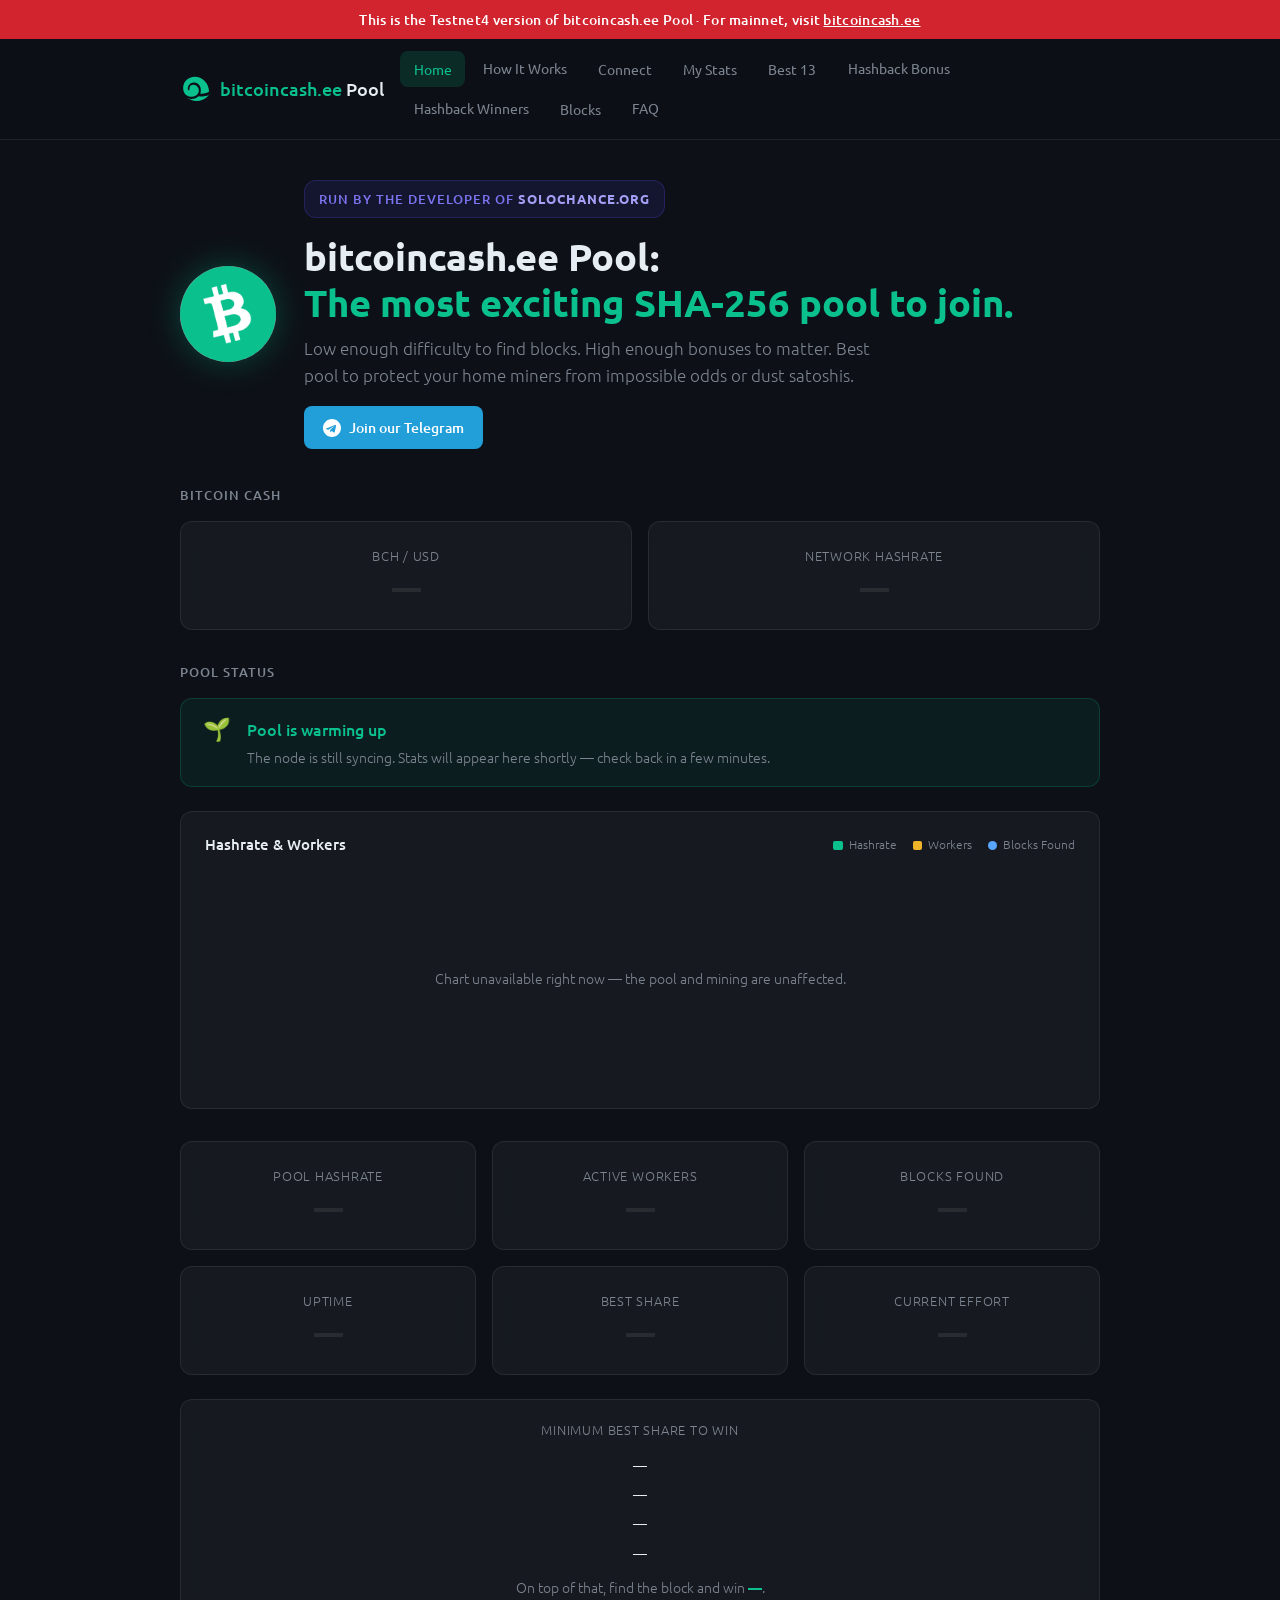
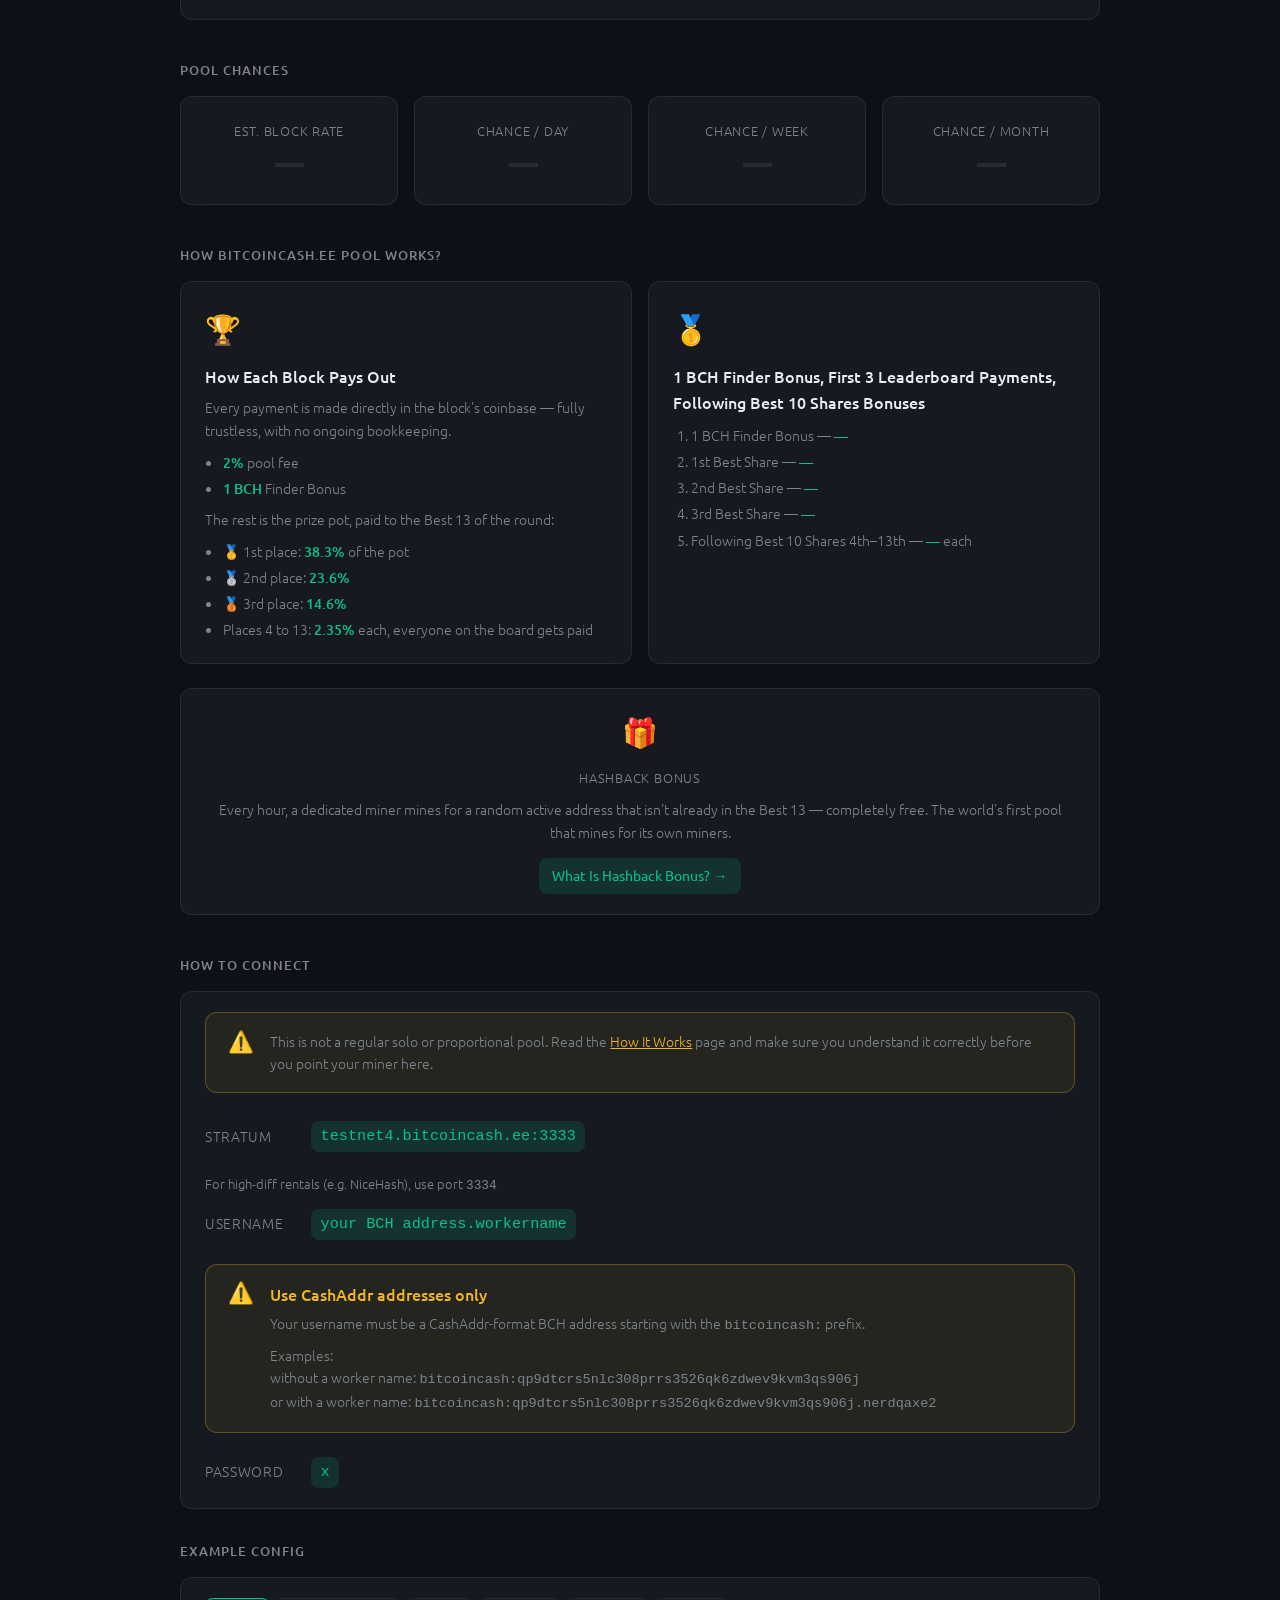
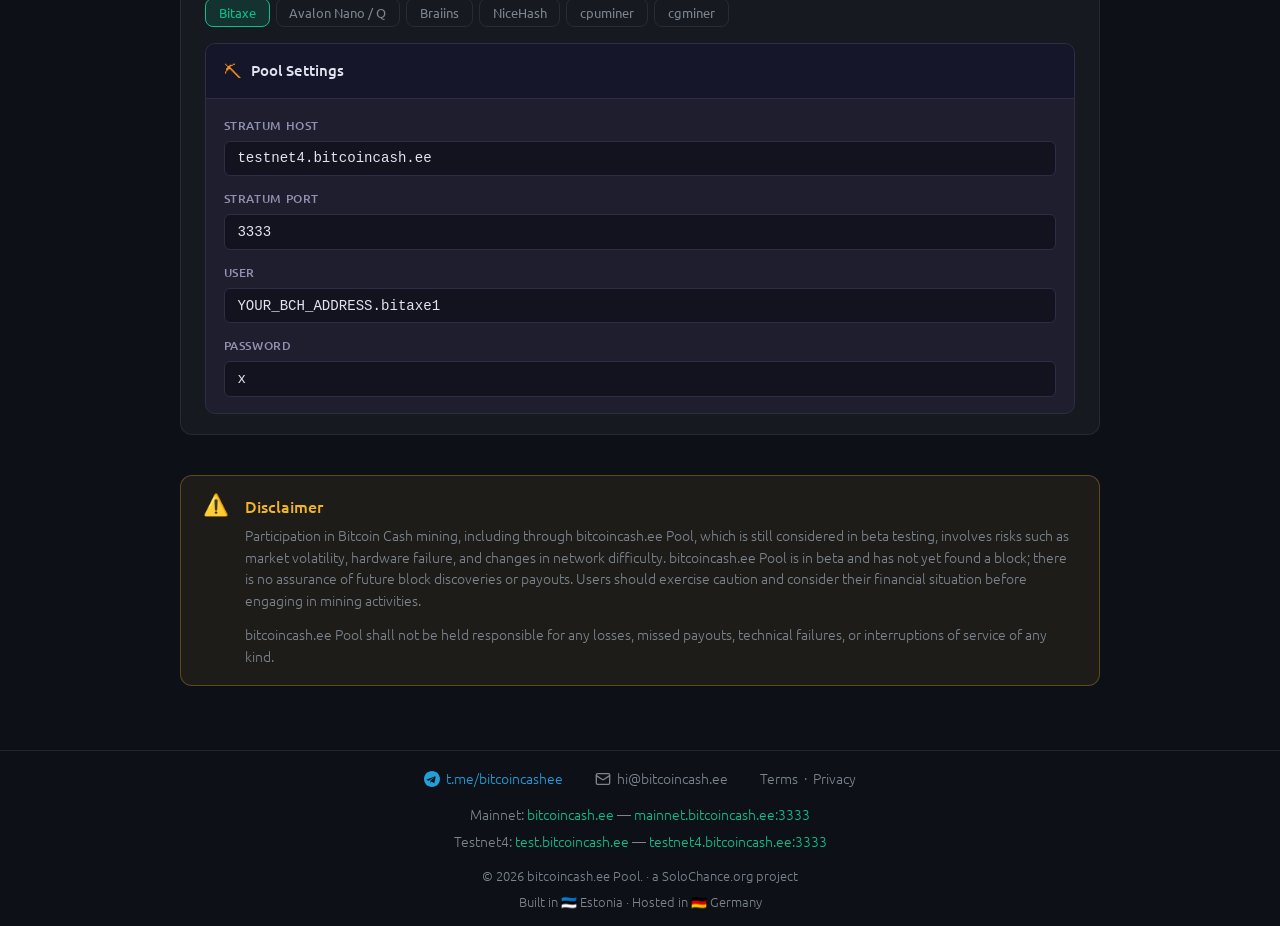
==== commit 236abb10: "Noindex the testnet site now that mainnet is live, update banner text Mainnet (bitcoincash.ee) alrea" ====
--- a/index.html
+++ b/index.html
@@ -5,6 +5,7 @@
   <meta name="viewport" content="width=device-width, initial-scale=1.0" />
   <title>bitcoincash.ee Pool — Bitcoin Cash Mining Pool</title>
   <meta name="description" content="The most exciting SHA-256 pool to join. Mine Bitcoin Cash with a 1 BCH block finder bonus and a Best 13 payout. 2% pool fee. testnet4.bitcoincash.ee:3333" />
+  <meta name="robots" content="noindex, follow" />
   <meta property="og:title" content="bitcoincash.ee Pool — Bitcoin Cash Mining Pool" />
   <meta property="og:description" content="The most exciting SHA-256 pool to join. Mine Bitcoin Cash with a 1 BCH block finder bonus and a Best 13 payout. 2% pool fee. testnet4.bitcoincash.ee:3333" />
   <meta property="og:url" content="https://test.bitcoincash.ee" />
@@ -26,7 +27,7 @@
 </head>
 <body>
 <div class="site-topbar">
-  <div class="testnet-banner" role="alert">This is the Testnet4 version of bitcoincash.ee Pool &middot; Mainnet coming soon</div>
+  <div class="testnet-banner" role="alert">This is the Testnet4 version of bitcoincash.ee Pool &middot; For mainnet, visit <a href="https://bitcoincash.ee" target="_blank" rel="noopener">bitcoincash.ee</a></div>
 
   <header class="header">
     <div class="container header-inner">
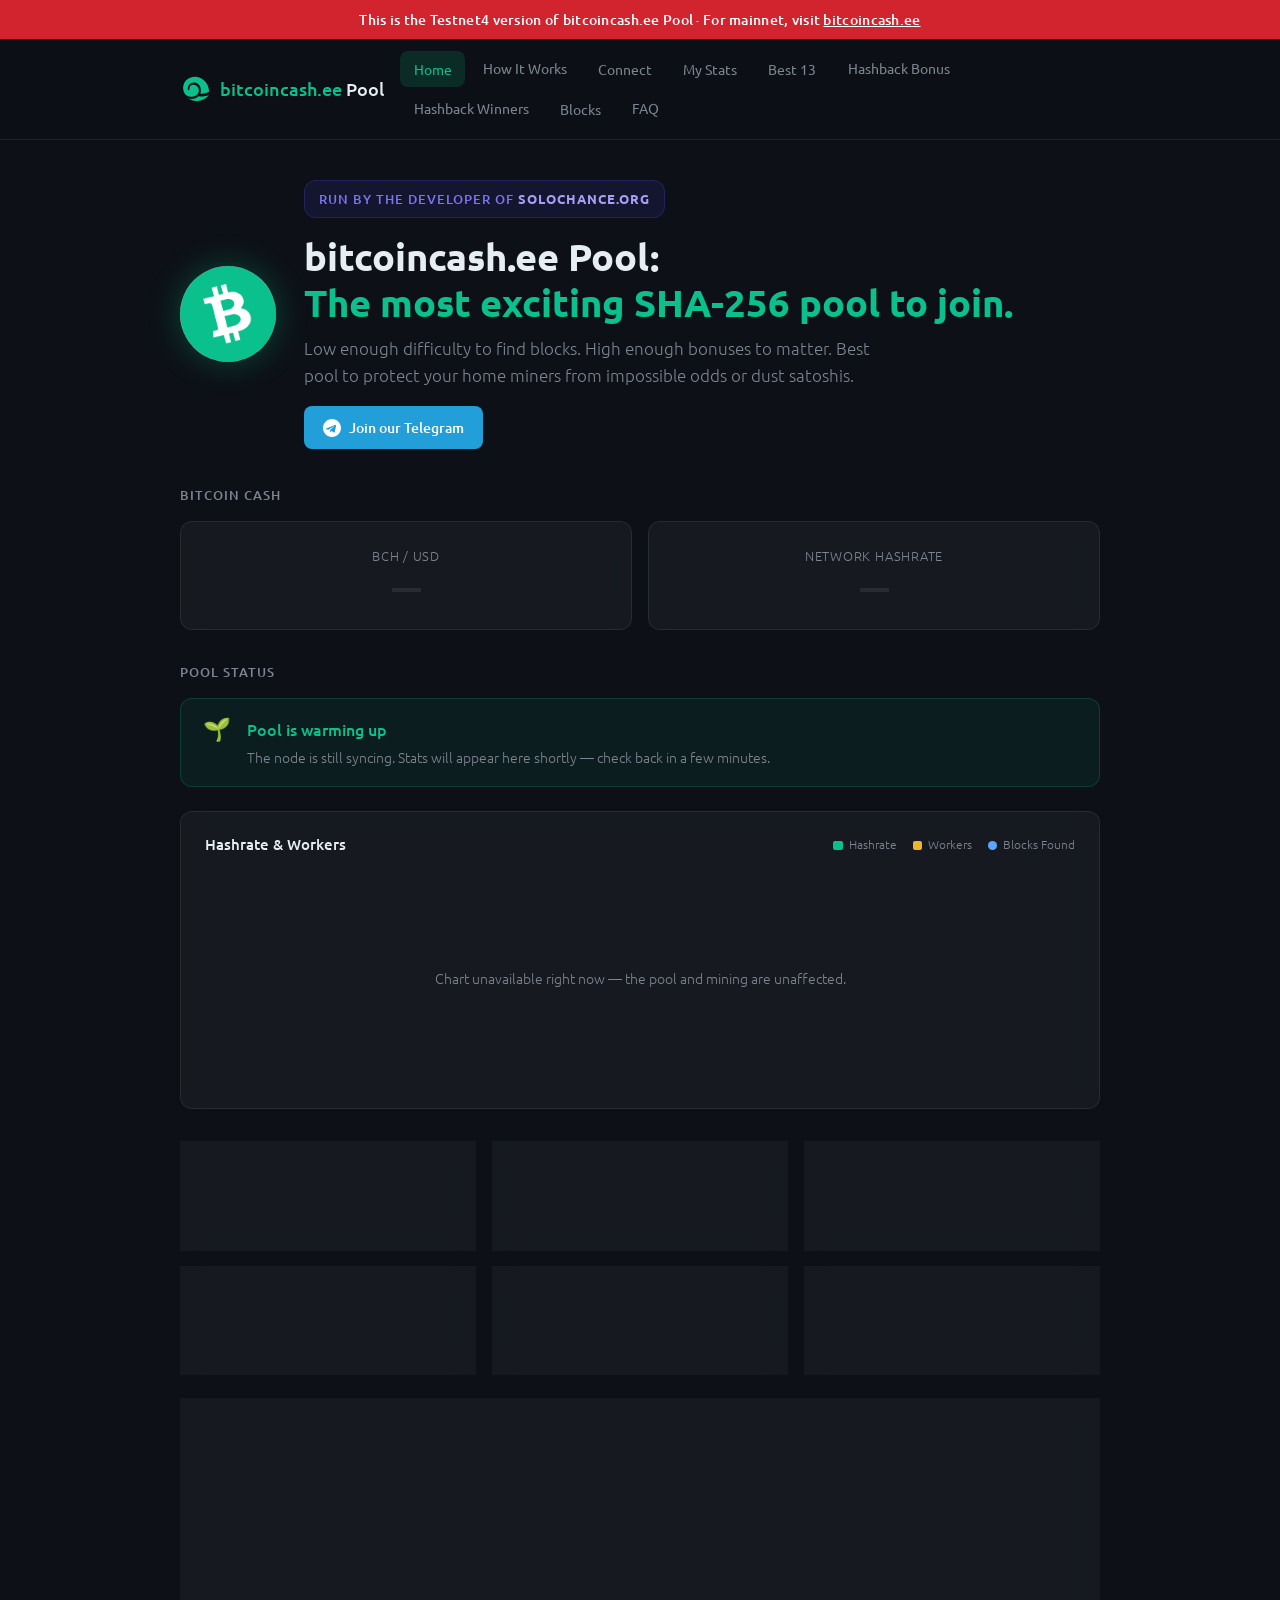
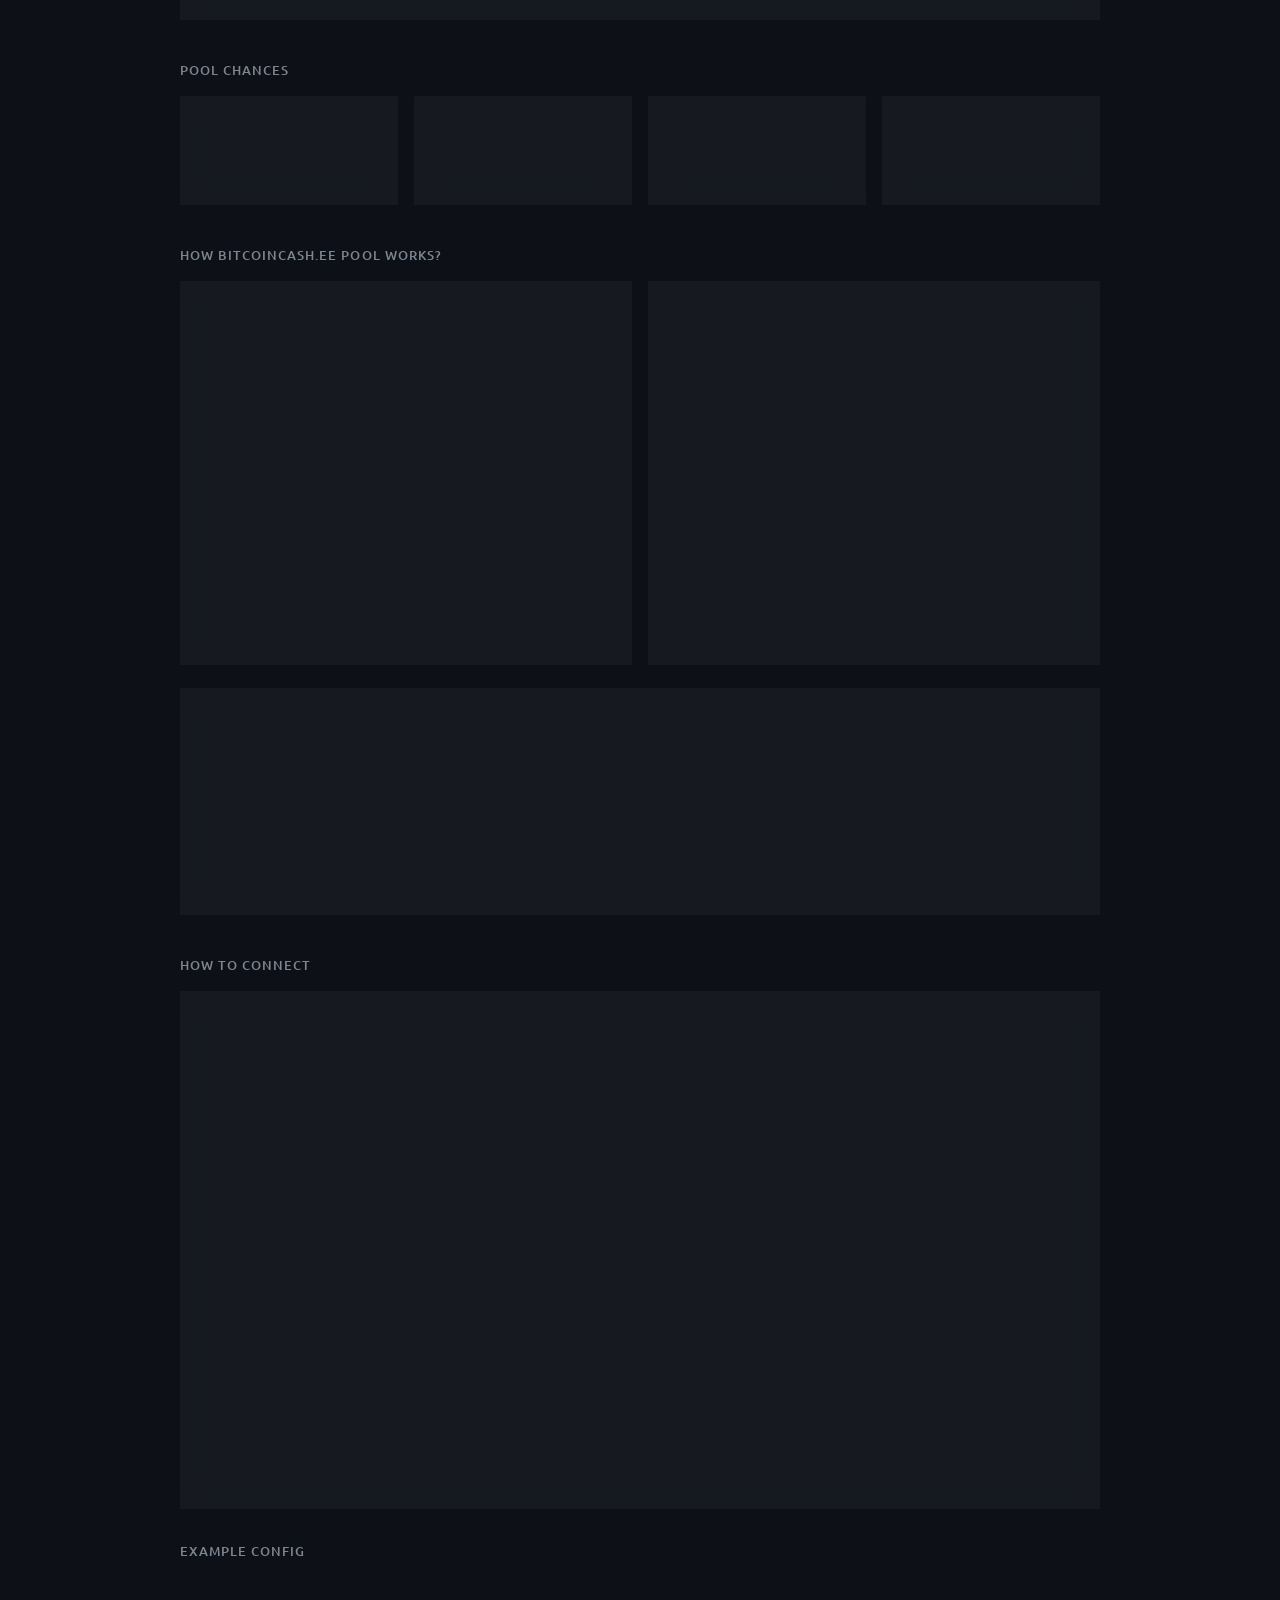
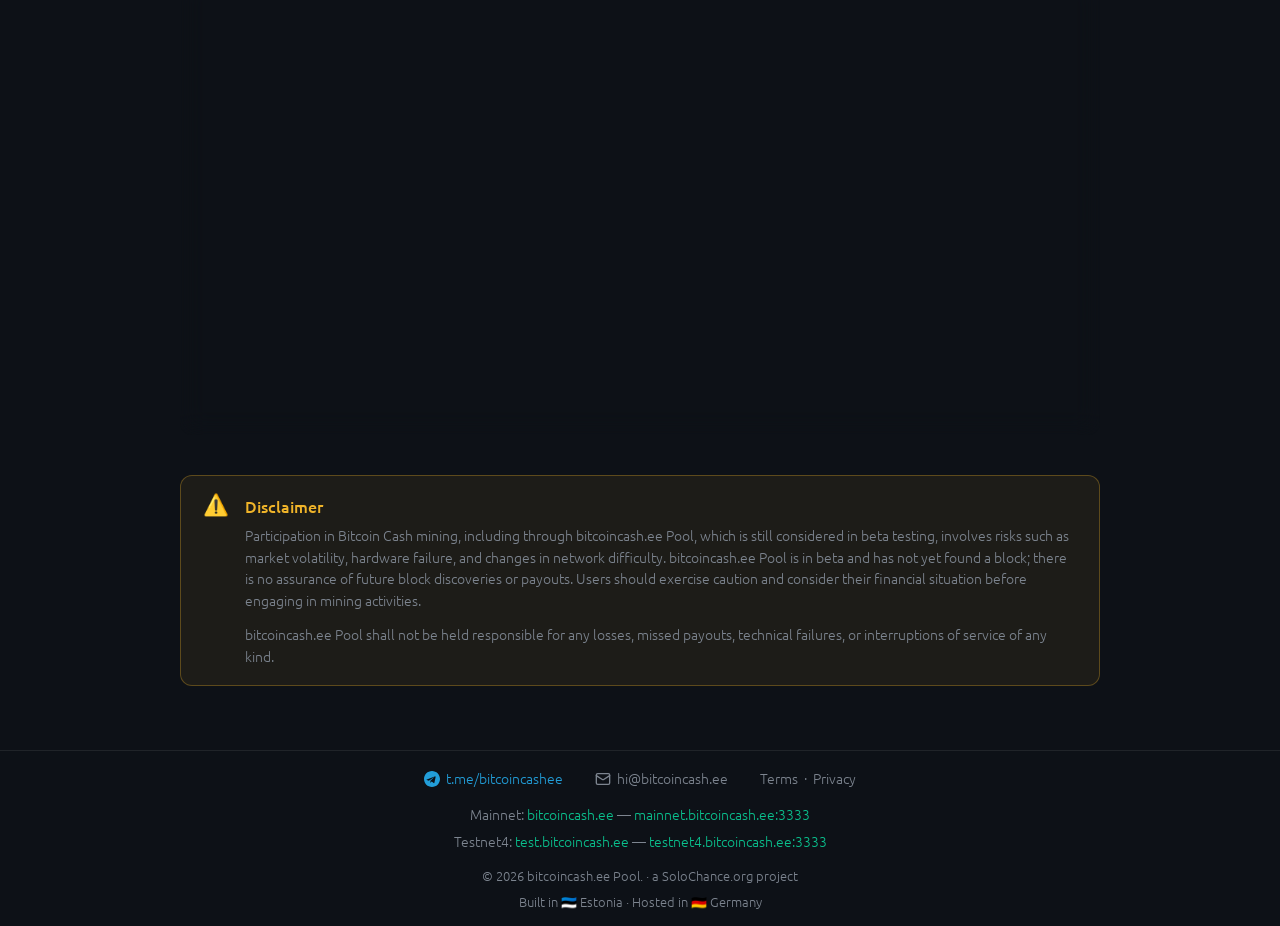
==== commit cce568bd: "Remove unused Google AdSense script (undisclosed tracking, no ad unit placed)" ====
--- a/index.html
+++ b/index.html
@@ -22,8 +22,6 @@
   <link rel="preconnect" href="https://fonts.gstatic.com" crossorigin />
   <link href="https://fonts.googleapis.com/css2?family=Ubuntu:wght@300;400;500;700&family=Ubuntu+Mono&display=swap" rel="stylesheet" />
   <link rel="stylesheet" href="style.css" />
-  <script async src="https://pagead2.googlesyndication.com/pagead/js/adsbygoogle.js?client=ca-pub-6507588368884912"
-     crossorigin="anonymous"></script>
 </head>
 <body>
 <div class="site-topbar">
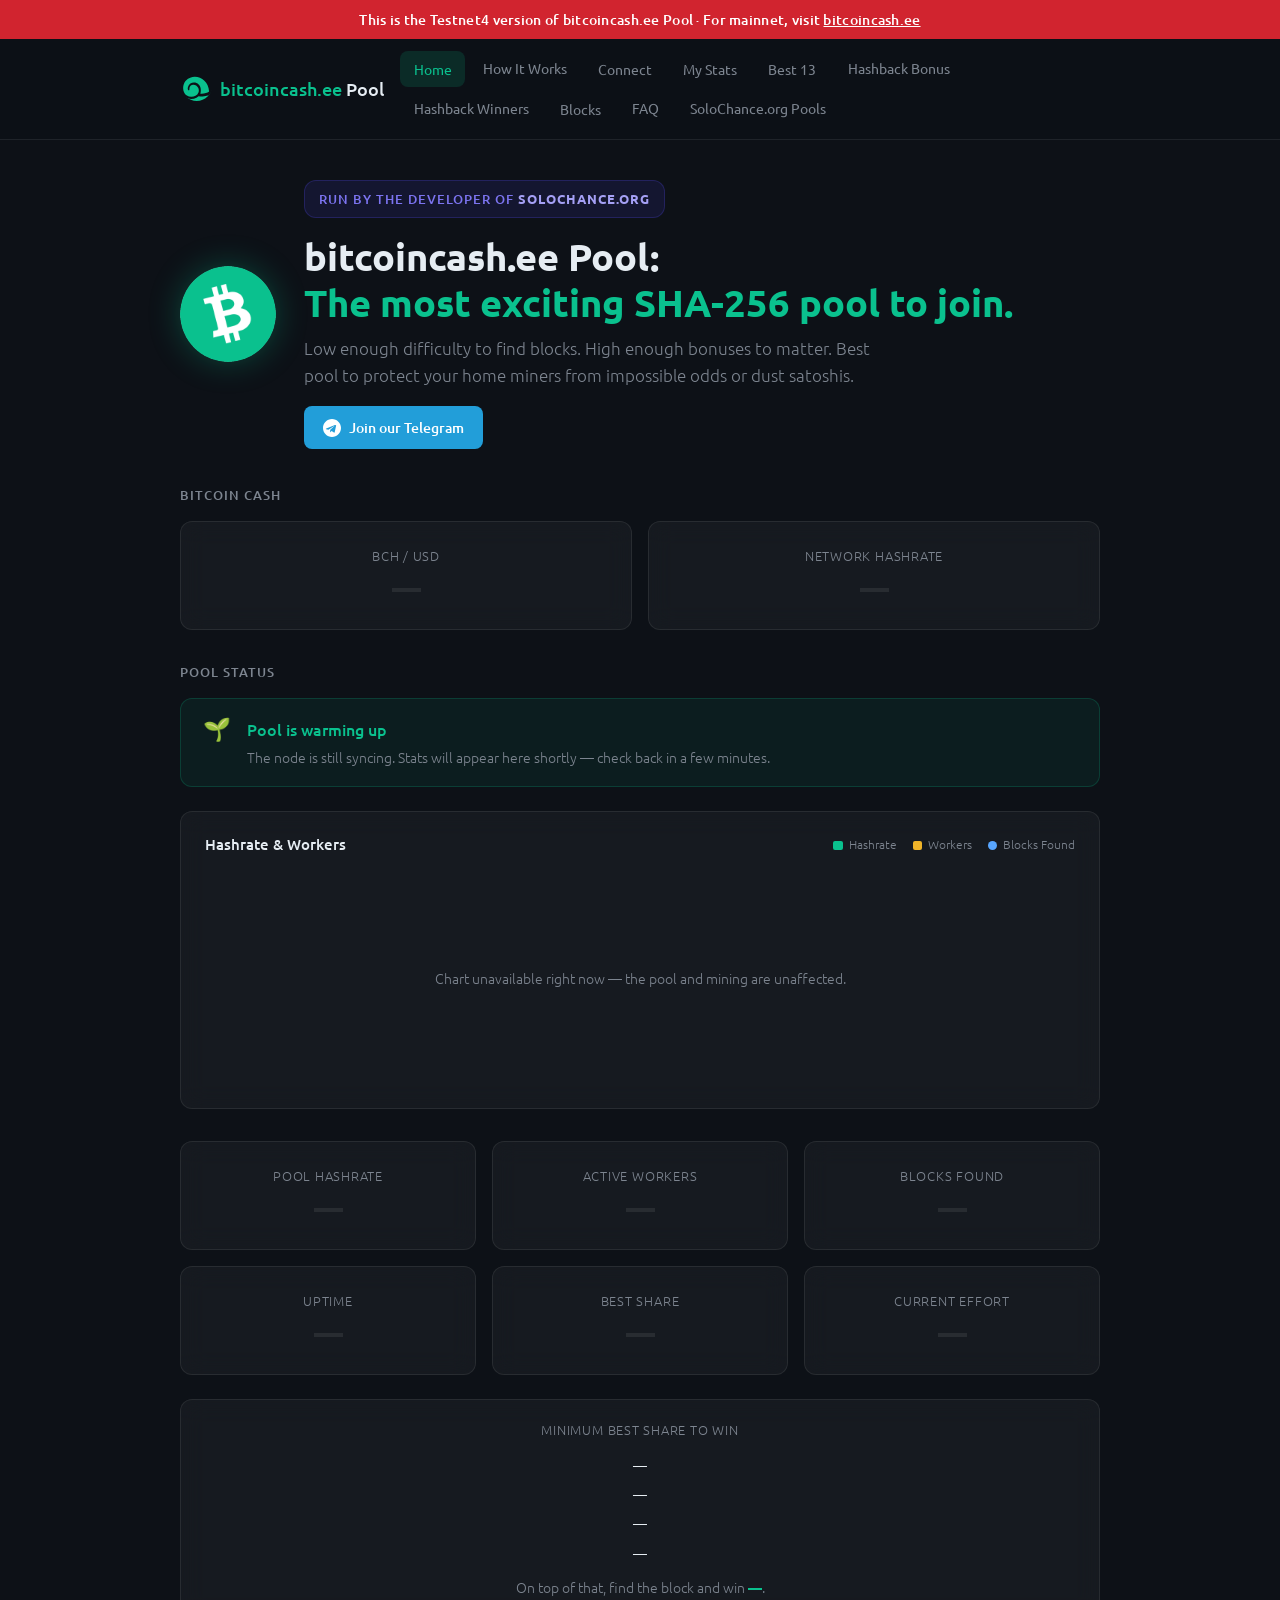
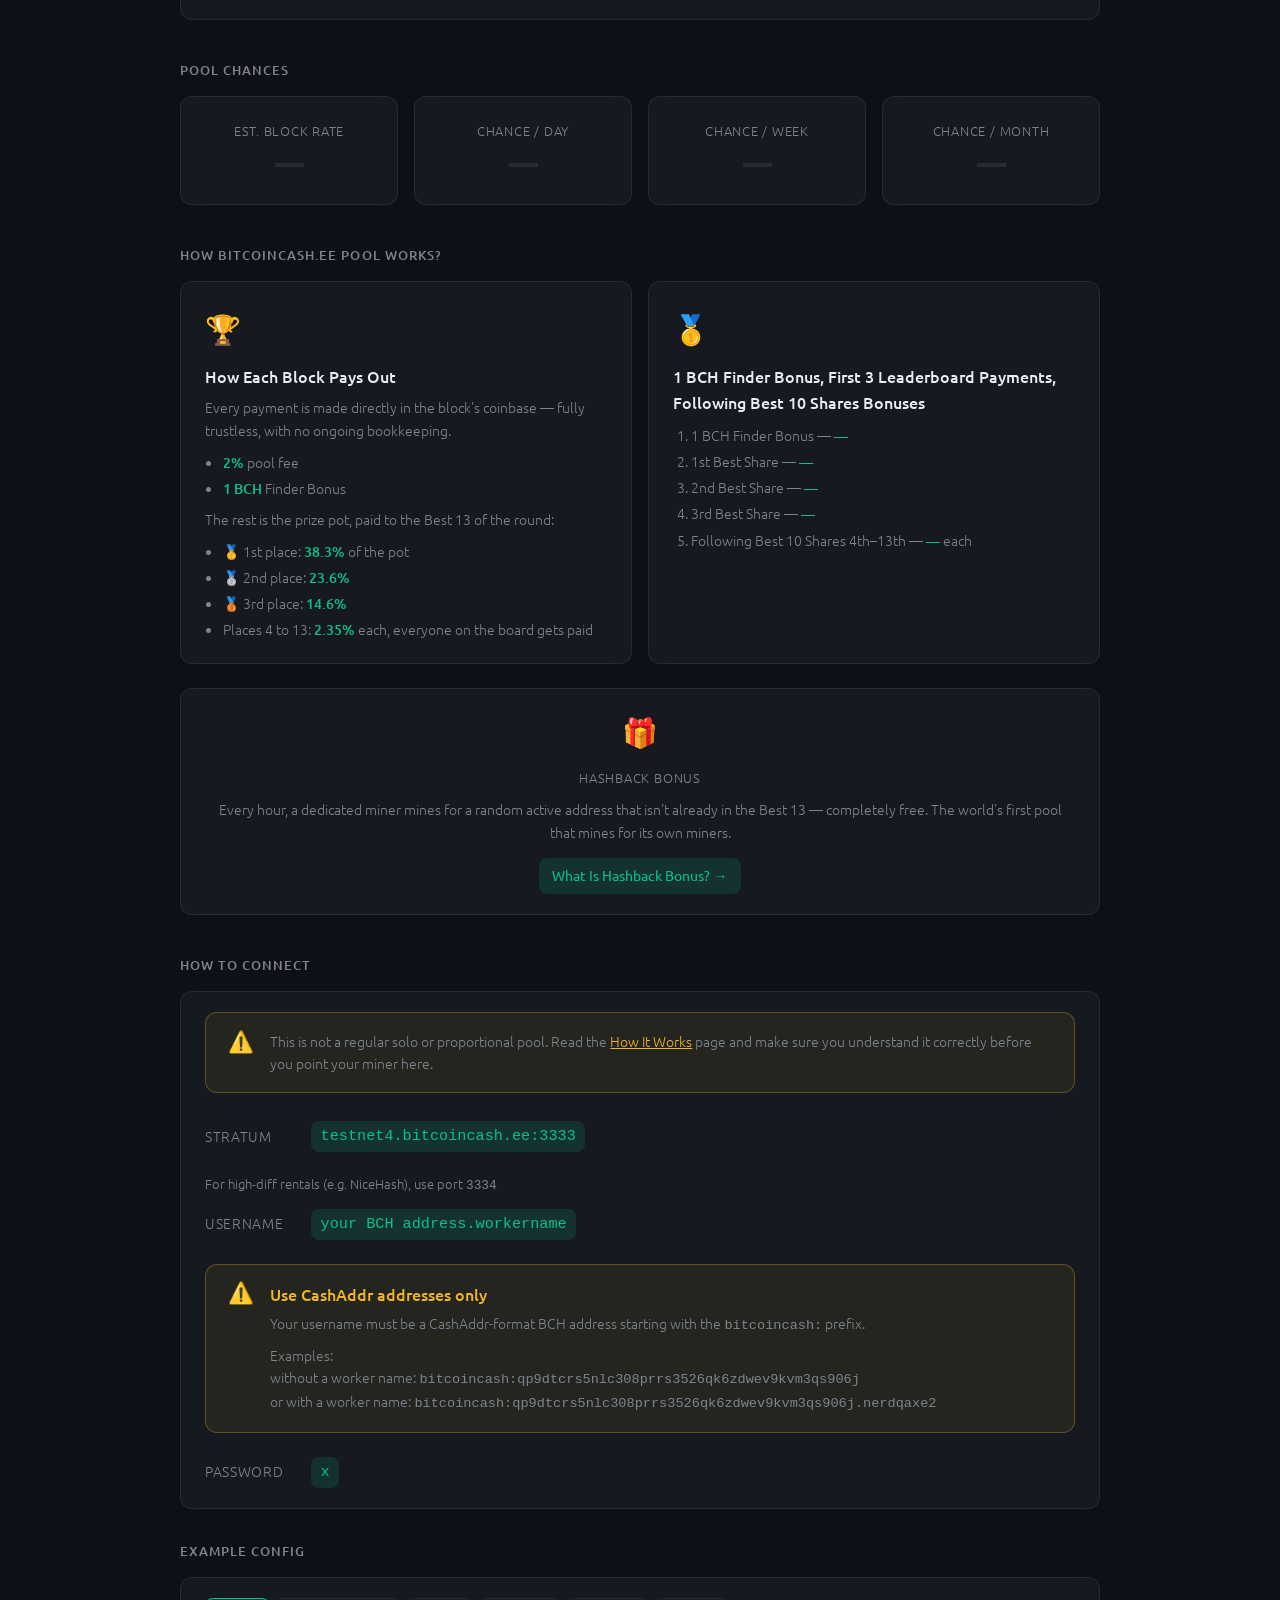
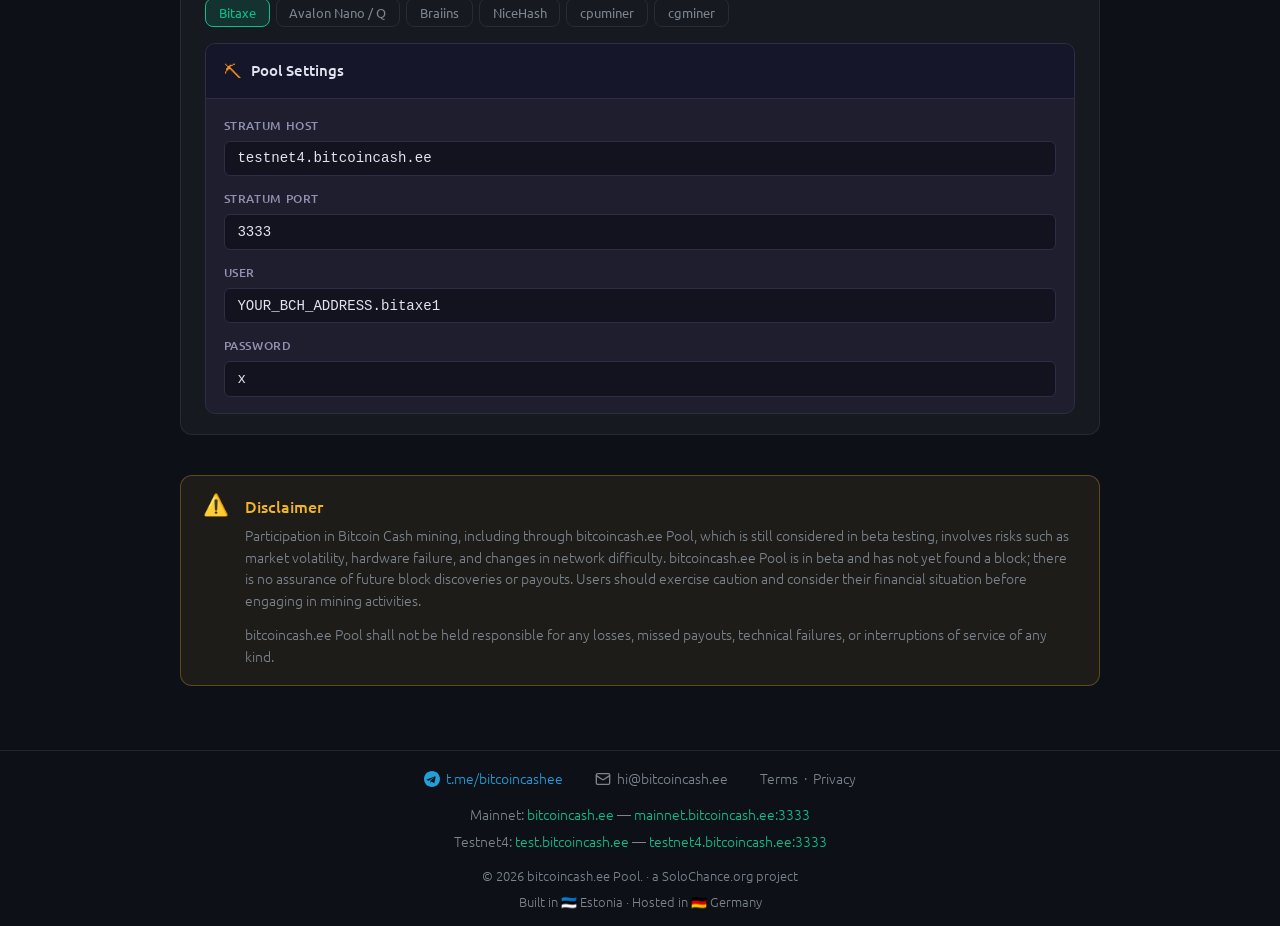
==== commit 94e545c4: "Add SoloChance.org Pools page describing bch.ee, solo100.org, and bitcoincash.ee Fixes bch-logo.png'" ====
--- a/index.html
+++ b/index.html
@@ -43,6 +43,7 @@
         <a href="/hashback-winners.html" class="nav-btn">Hashback Winners</a>
         <button class="nav-btn" data-section="blocks">Blocks</button>
         <a href="/faq.html" class="nav-btn">FAQ</a>
+        <a href="/solochance-pools.html" class="nav-btn">SoloChance.org Pools</a>
       </nav>
     </div>
   </header>
--- a/style.css
+++ b/style.css
@@ -358,6 +358,50 @@
   text-decoration: none;
 }
 .info-desc a:hover { text-decoration: underline; }
+
+.inspiration-box {
+  background: rgba(79, 70, 229, 0.12);
+  border: 1px solid rgba(79, 70, 229, 0.25);
+  border-radius: var(--radius-sm);
+  padding: .65rem .85rem;
+  margin-bottom: .85rem;
+}
+
+.inspiration-box .stat-label {
+  color: #a5a0f5;
+  margin-bottom: .3rem;
+}
+
+.inspiration-box p {
+  margin: 0;
+  font-size: .85rem;
+  color: var(--muted);
+}
+
+.first-block-box {
+  background: var(--accent-dim);
+  border: 1px solid rgba(10, 193, 142, 0.25);
+  border-radius: var(--radius-sm);
+  padding: .65rem .85rem;
+  margin-bottom: .85rem;
+}
+
+.first-block-box .stat-label {
+  color: var(--accent);
+  margin-bottom: .3rem;
+}
+
+.first-block-box p {
+  margin: 0;
+  font-size: .85rem;
+  color: var(--muted);
+}
+
+.first-block-box a {
+  color: var(--accent);
+  text-decoration: none;
+}
+.first-block-box a:hover { text-decoration: underline; }
 
 
 .payout-order {
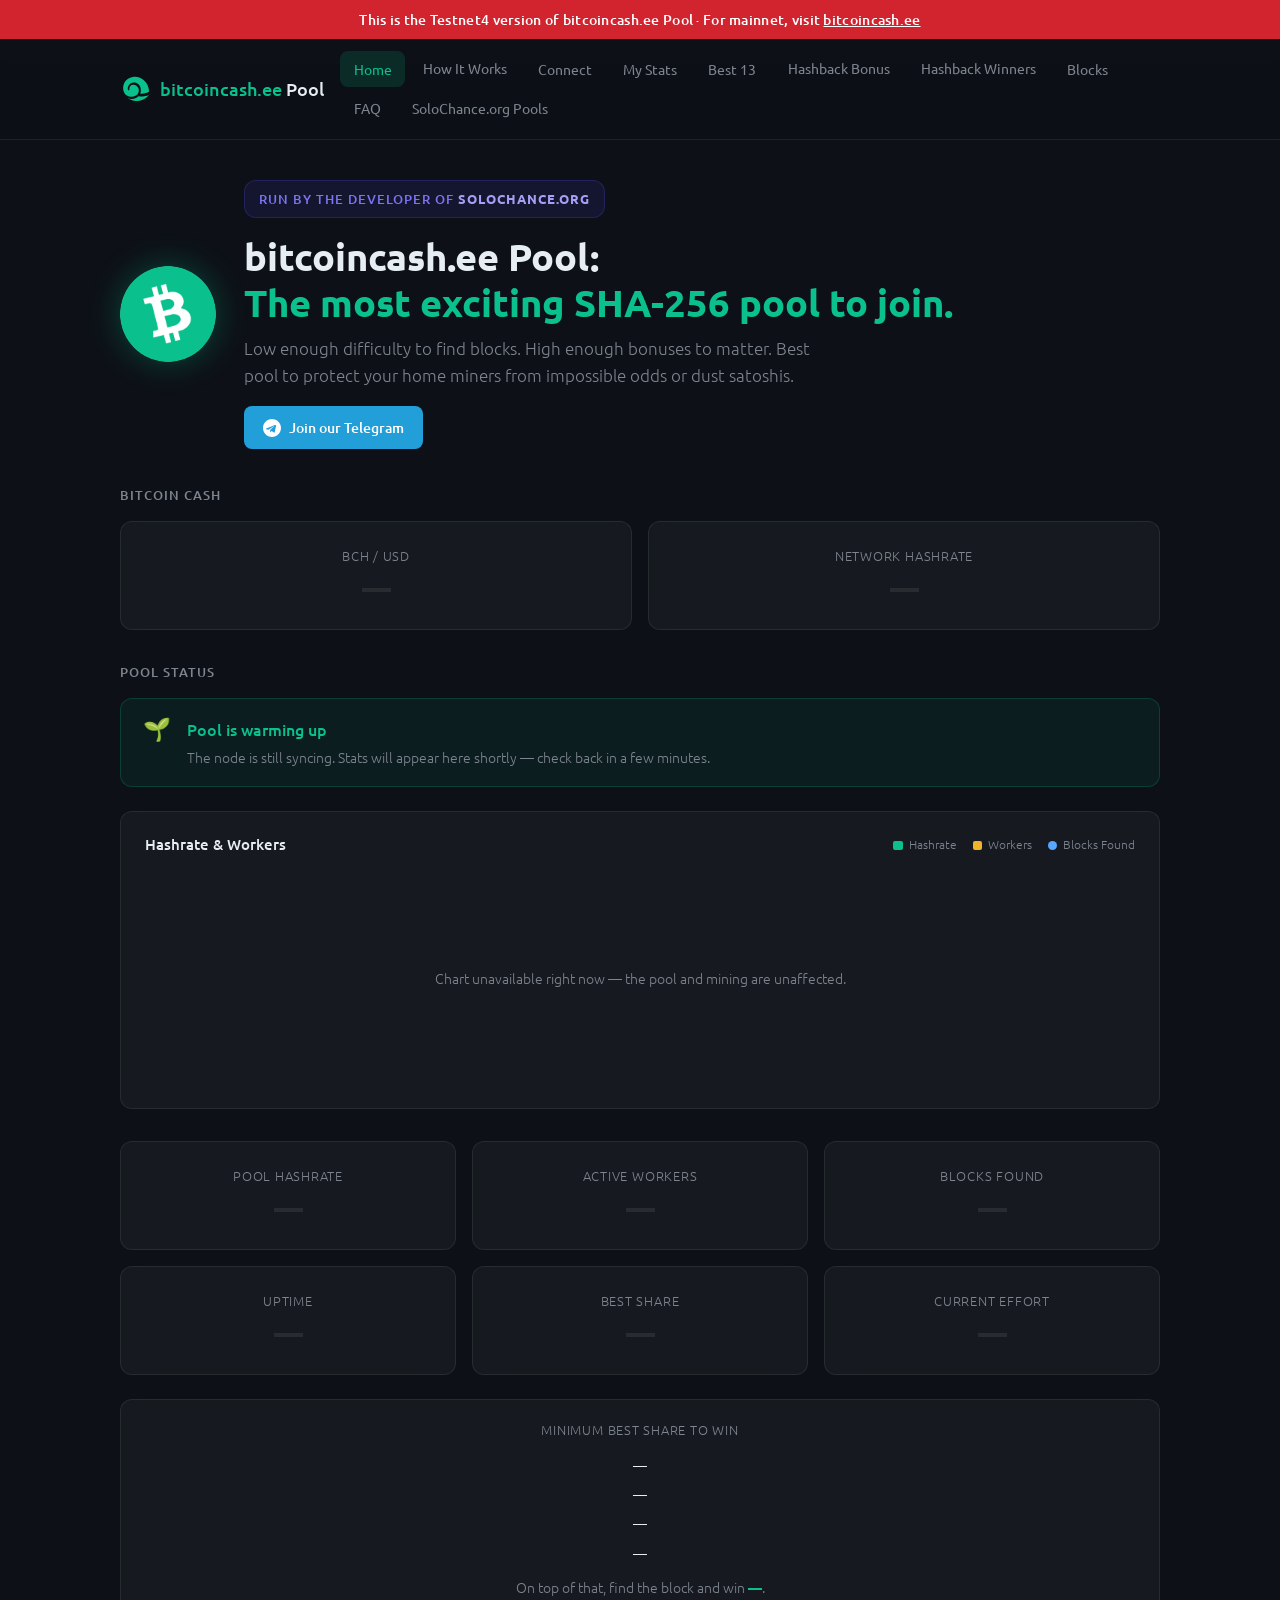
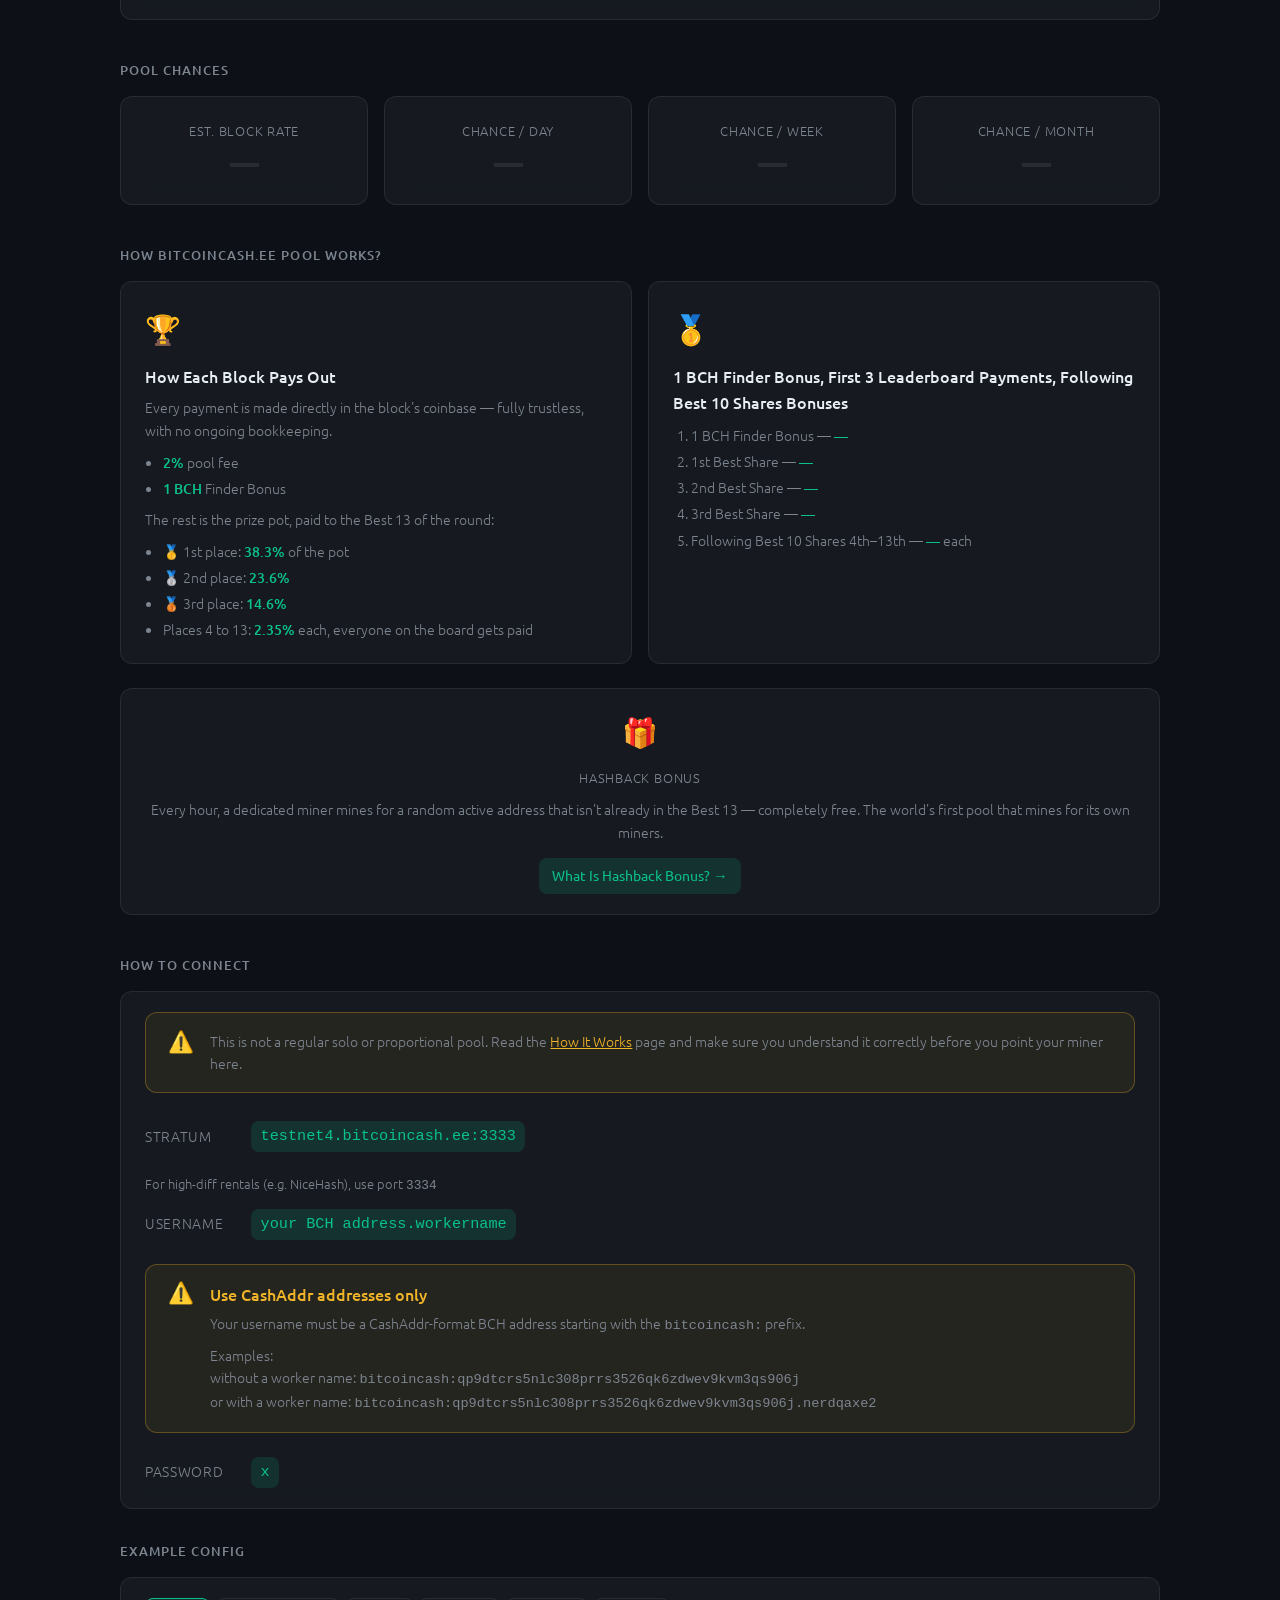
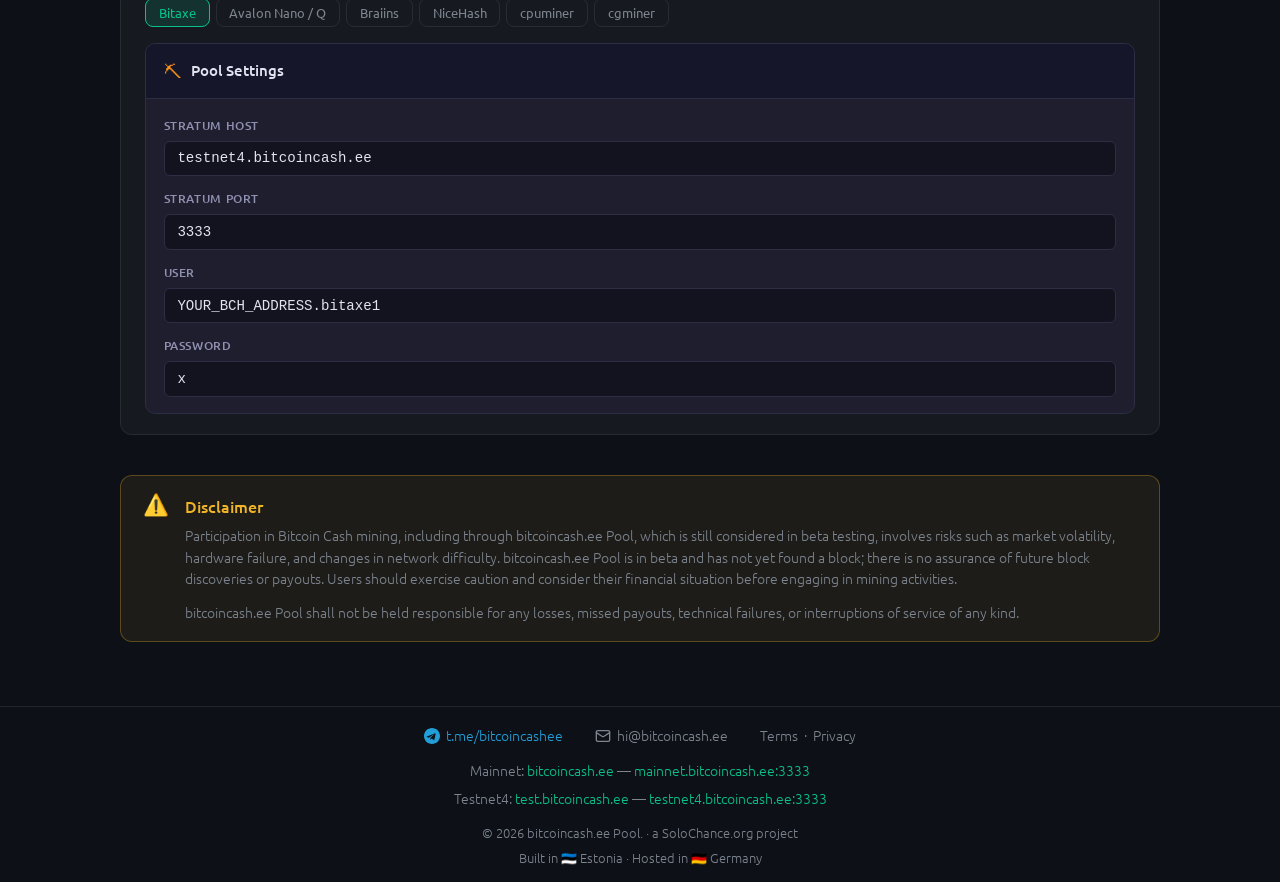
==== commit 9a9b42a8: "Remove hero hover animation expanding to "Bitcoin Cash Everyone Earns Pool!"" ====
--- a/index.html
+++ b/index.html
@@ -61,7 +61,7 @@
             <div class="byline">
               <span class="byline-part">Run by the developer of <a href="https://solochance.org" target="_blank" rel="noopener" class="byline-link">SoloChance.org</a></span>
             </div>
-            <h1><span class="brand-fold"><span class="brand-slot brand-short">bitcoincash.ee Pool:</span><span class="brand-slot brand-long">Bitcoin Cash Everyone Earns Pool!</span></span><br/><span class="accent">The most exciting SHA-256 pool to join.</span></h1>
+            <h1>bitcoincash.ee Pool:<br/><span class="accent">The most exciting SHA-256 pool to join.</span></h1>
             <p class="hero-sub">Low enough difficulty to find blocks. High enough bonuses to matter. Best pool to protect your home miners from impossible odds or dust satoshis.</p>
             <a href="https://t.me/bitcoincashee" target="_blank" rel="noopener" class="tg-btn">
               <svg viewBox="0 0 24 24" fill="currentColor" width="18" height="18"><path d="M12 0C5.373 0 0 5.373 0 12s5.373 12 12 12 12-5.373 12-12S18.627 0 12 0zm5.562 8.248-1.97 9.289c-.145.658-.537.818-1.084.508l-3-2.21-1.447 1.394c-.16.16-.295.295-.605.295l.213-3.053 5.56-5.023c.242-.213-.054-.333-.373-.12L7.17 14.498l-2.95-.924c-.64-.204-.657-.64.136-.948l11.57-4.461c.537-.194 1.006.131.836.083z"/></svg>
--- a/style.css
+++ b/style.css
@@ -39,7 +39,7 @@
 /* ── Layout ── */
 
 .container {
-  max-width: 960px;
+  max-width: 1080px;
   margin: 0 auto;
   padding: 0 1.25rem;
   width: 100%;
@@ -165,34 +165,6 @@
   line-height: 1.2;
   margin-bottom: .65rem;
 }
-
-.brand-fold {
-  position: relative;
-  display: inline-block;
-  overflow: hidden;
-  vertical-align: bottom;
-  width: 9.7em;
-  transition: width .6s cubic-bezier(.4, 0, .2, 1);
-}
-
-.brand-fold:hover { width: 16.5em; }
-
-.brand-slot {
-  display: block;
-  white-space: nowrap;
-  opacity: 1;
-  transition: opacity .35s ease;
-}
-
-.brand-long {
-  position: absolute;
-  left: 0;
-  top: 0;
-  opacity: 0;
-}
-
-.brand-fold:hover .brand-short { opacity: 0; }
-.brand-fold:hover .brand-long { opacity: 1; }
 
 .hero-sub {
   color: var(--muted);
